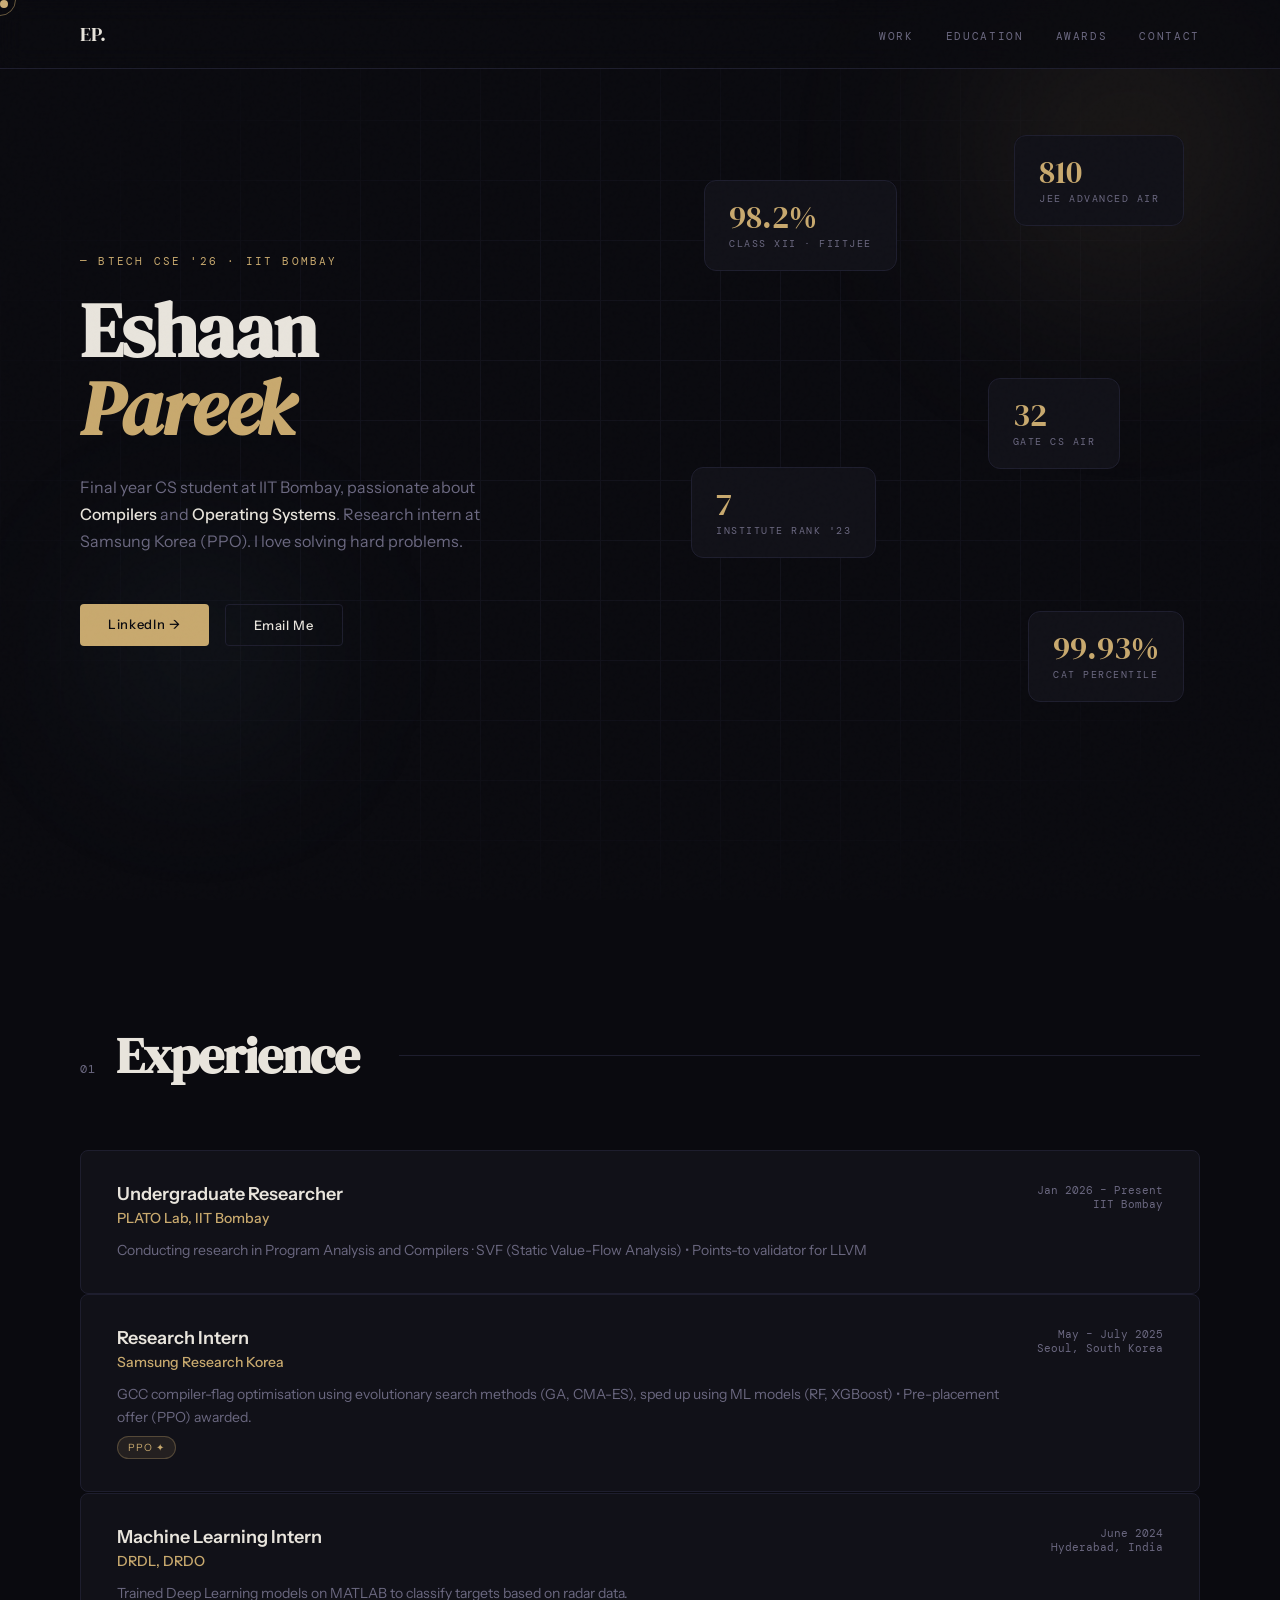
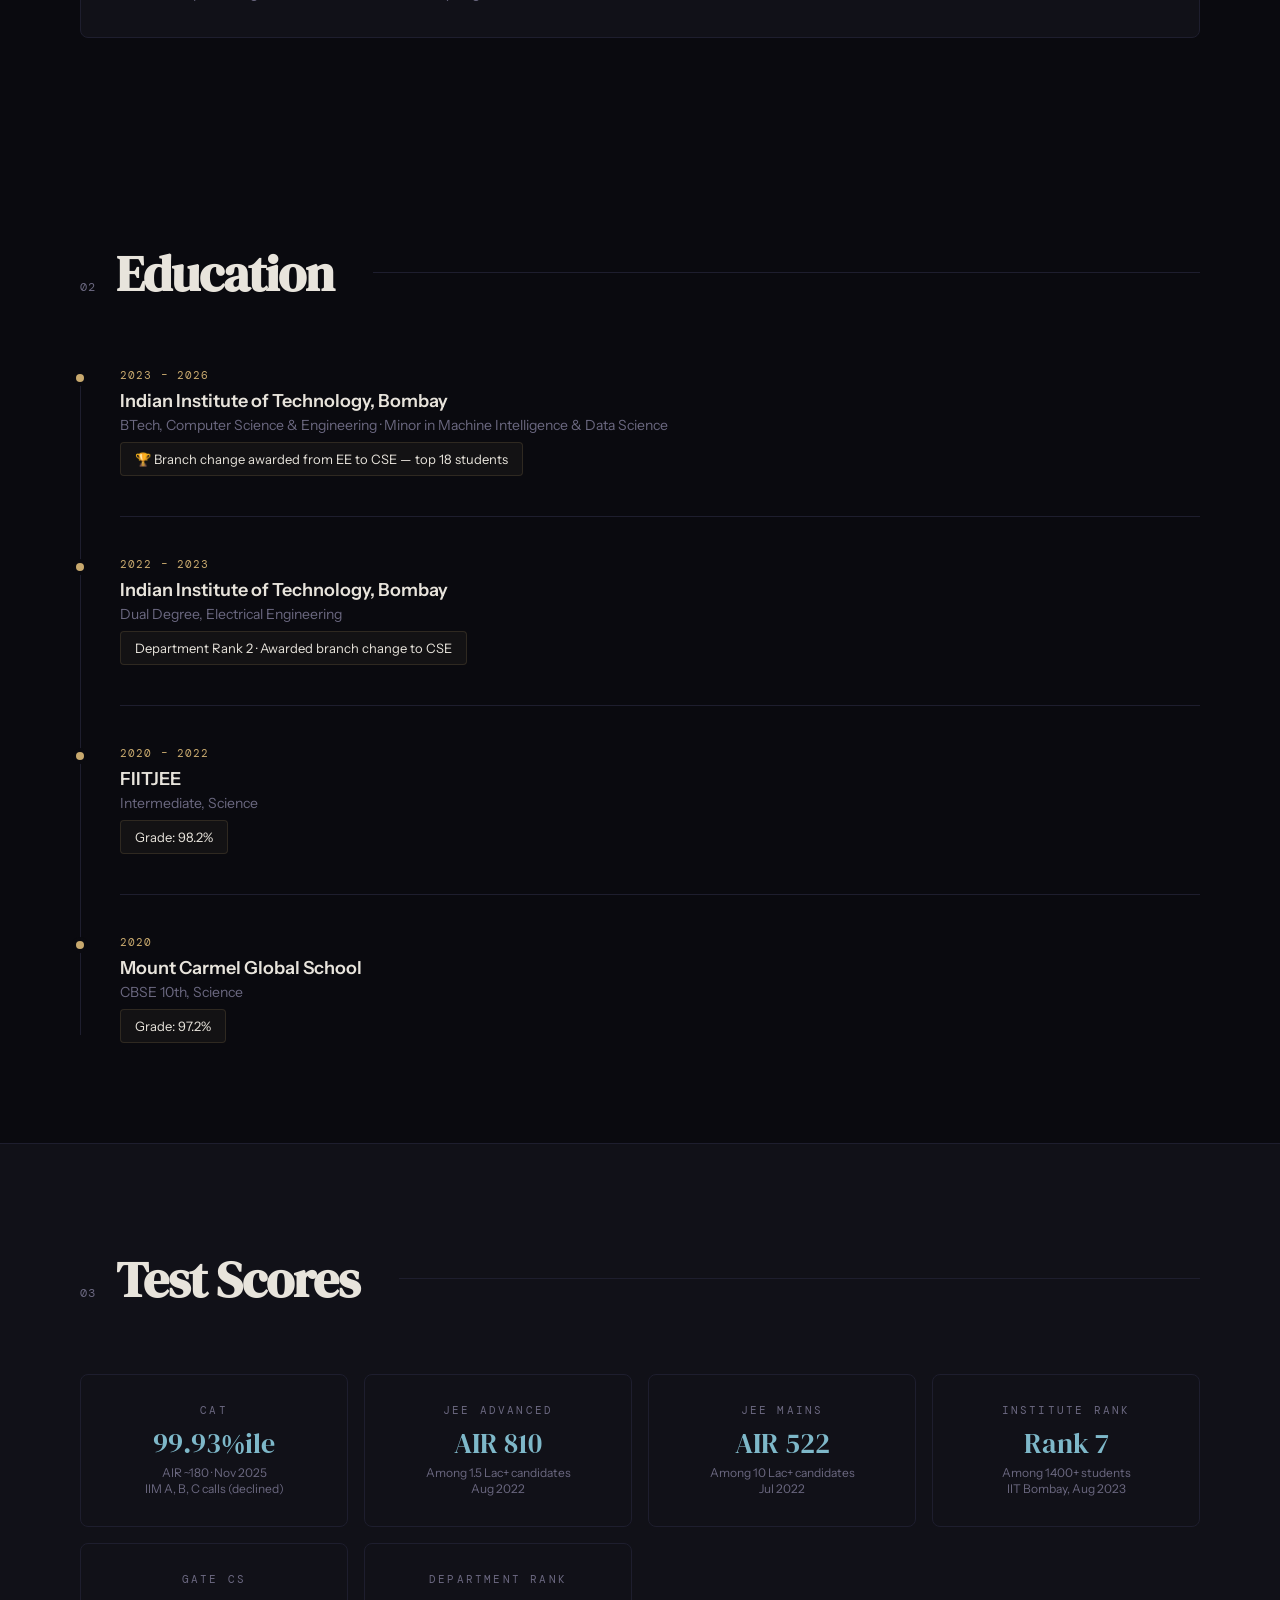
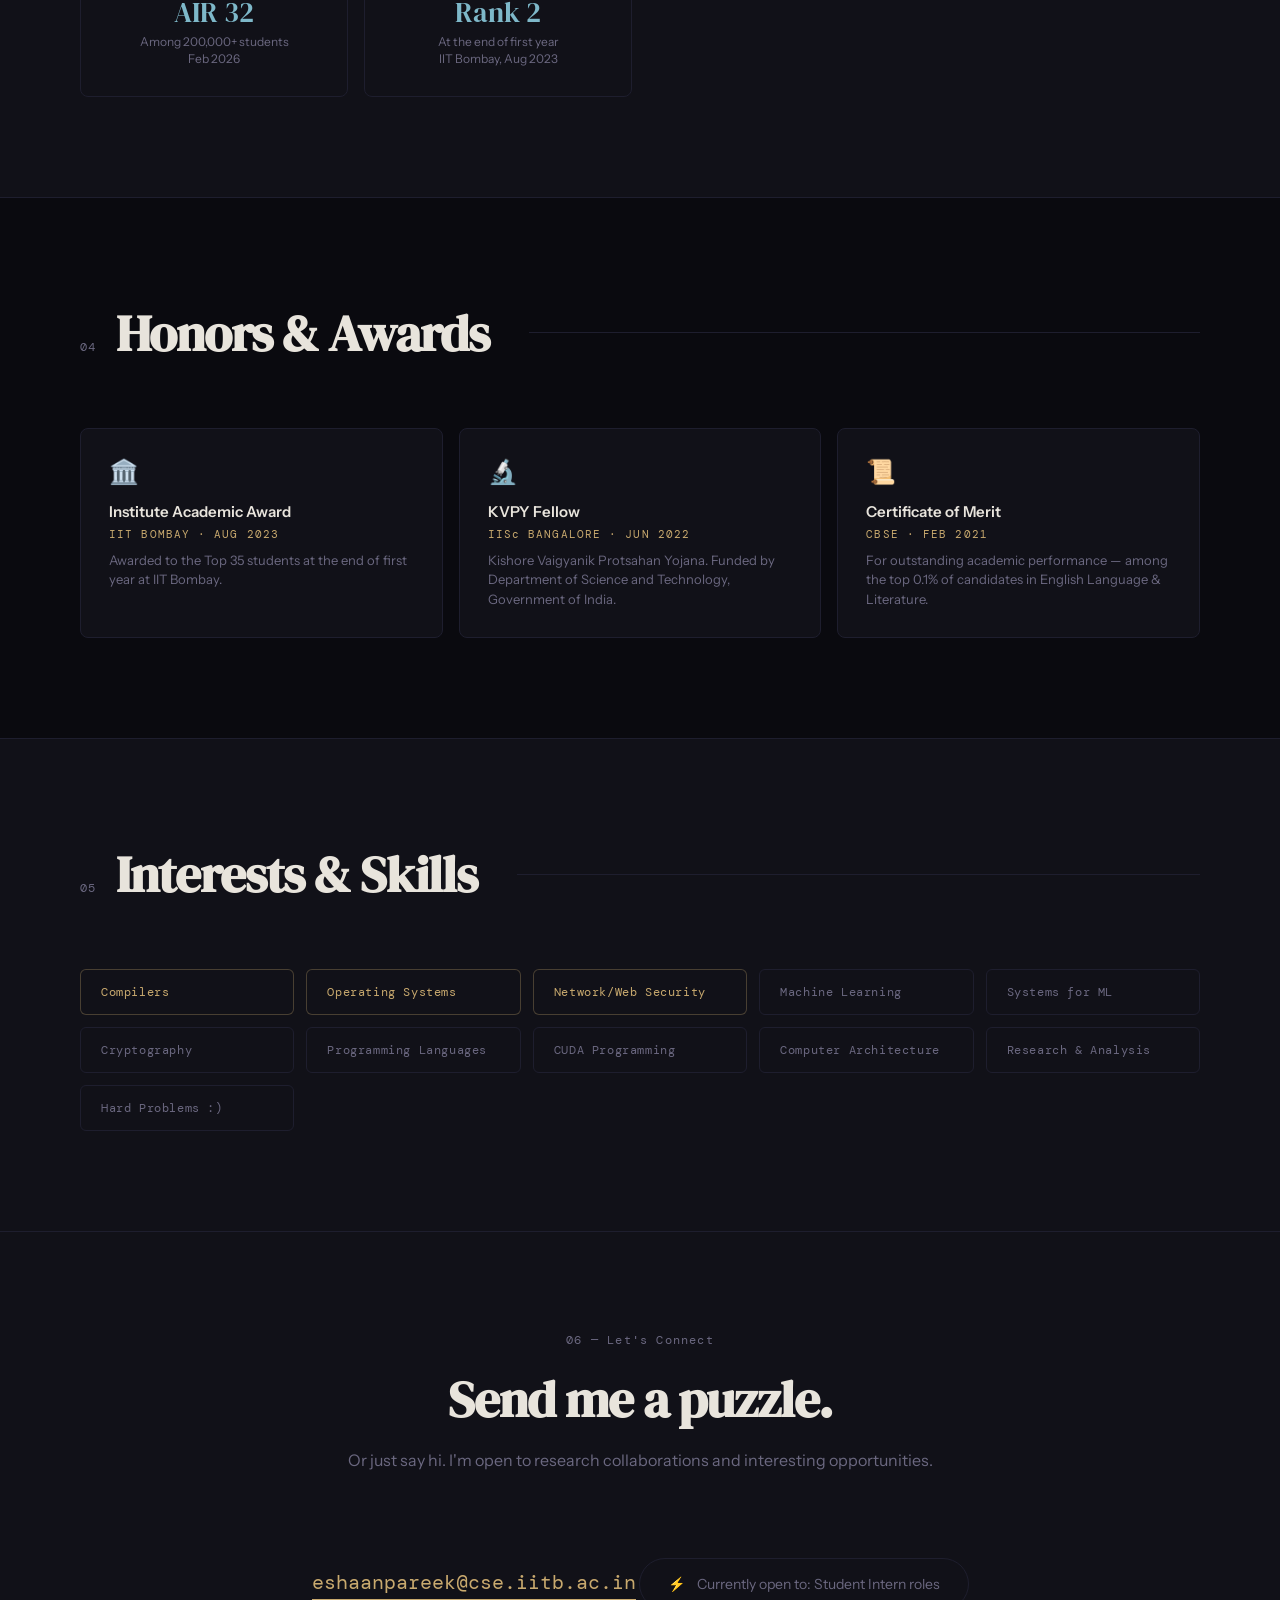
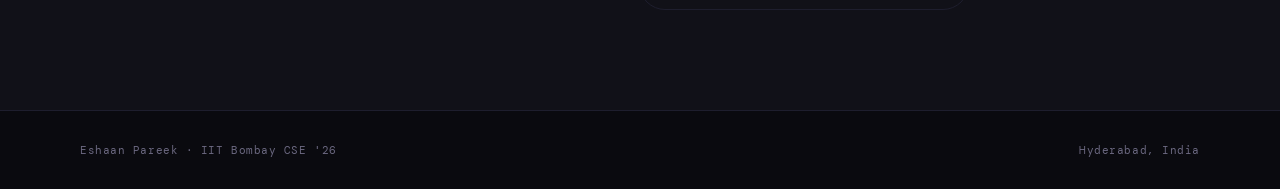
==== index.html @ 9a96850d "Done" ====
<!DOCTYPE html>
<html lang="en">
<head>
<meta charset="UTF-8">
<meta name="viewport" content="width=device-width, initial-scale=1.0">
<title>Eshaan Pareek</title>
<link href="https://fonts.googleapis.com/css2?family=DM+Serif+Display:ital@0;1&family=DM+Mono:wght@300;400;500&family=Instrument+Sans:wght@400;500;600&display=swap" rel="stylesheet">
<style>
  :root {
    --bg: #0a0a0f;
    --surface: #111118;
    --border: #1e1e2e;
    --accent: #c8a96e;
    --accent2: #7eb8c9;
    --text: #e8e4dc;
    --muted: #6b6880;
    --glow: rgba(200, 169, 110, 0.15);
  }

  * { margin: 0; padding: 0; box-sizing: border-box; }

  html { scroll-behavior: smooth; }

  body {
    background: var(--bg);
    color: var(--text);
    font-family: 'Instrument Sans', sans-serif;
    overflow-x: hidden;
    cursor: none;
  }

  /* Custom cursor */
  .cursor {
    width: 8px; height: 8px;
    background: var(--accent);
    border-radius: 50%;
    position: fixed;
    pointer-events: none;
    z-index: 9999;
    transition: transform 0.1s;
    mix-blend-mode: screen;
  }
  .cursor-ring {
    width: 32px; height: 32px;
    border: 1px solid var(--accent);
    border-radius: 50%;
    position: fixed;
    pointer-events: none;
    z-index: 9998;
    transition: all 0.15s ease;
    opacity: 0.5;
  }

  /* Noise overlay */
  body::before {
    content: '';
    position: fixed;
    inset: 0;
    background-image: url("data:image/svg+xml,%3Csvg viewBox='0 0 256 256' xmlns='http://www.w3.org/2000/svg'%3E%3Cfilter id='noise'%3E%3CfeTurbulence type='fractalNoise' baseFrequency='0.9' numOctaves='4' stitchTiles='stitch'/%3E%3C/filter%3E%3Crect width='100%25' height='100%25' filter='url(%23noise)' opacity='0.04'/%3E%3C/svg%3E");
    pointer-events: none;
    z-index: 1000;
    opacity: 0.4;
  }

  /* Hero */
  .hero {
    min-height: 100vh;
    display: grid;
    grid-template-columns: 1fr 1fr;
    position: relative;
    overflow: hidden;
  }

  .hero-left {
    display: flex;
    flex-direction: column;
    justify-content: center;
    padding: 80px 60px 80px 80px;
    position: relative;
    z-index: 2;
  }

  .hero-right {
    position: relative;
    display: flex;
    align-items: center;
    justify-content: center;
  }

  /* Decorative grid */
  .grid-bg {
    position: absolute;
    inset: 0;
    background-image: 
      linear-gradient(var(--border) 1px, transparent 1px),
      linear-gradient(90deg, var(--border) 1px, transparent 1px);
    background-size: 60px 60px;
    opacity: 0.4;
    mask-image: radial-gradient(ellipse at center, black 30%, transparent 80%);
  }

  .orb {
    position: absolute;
    border-radius: 50%;
    filter: blur(80px);
    pointer-events: none;
  }
  .orb-1 {
    width: 500px; height: 500px;
    background: radial-gradient(circle, rgba(200,169,110,0.12) 0%, transparent 70%);
    top: -100px; right: -100px;
  }
  .orb-2 {
    width: 300px; height: 300px;
    background: radial-gradient(circle, rgba(126,184,201,0.1) 0%, transparent 70%);
    bottom: 100px; left: 50px;
  }

  .tag {
    font-family: 'DM Mono', monospace;
    font-size: 11px;
    letter-spacing: 0.2em;
    color: var(--accent);
    text-transform: uppercase;
    margin-bottom: 24px;
    opacity: 0;
    animation: fadeUp 0.8s ease forwards 0.2s;
  }

  h1 {
    font-family: 'DM Serif Display', serif;
    font-size: clamp(52px, 6vw, 84px);
    line-height: 1.0;
    letter-spacing: -0.02em;
    margin-bottom: 28px;
    opacity: 0;
    animation: fadeUp 0.8s ease forwards 0.4s;
  }

  h1 em {
    font-style: italic;
    color: var(--accent);
  }

  .hero-desc {
    font-size: 16px;
    line-height: 1.7;
    color: var(--muted);
    max-width: 440px;
    margin-bottom: 48px;
    opacity: 0;
    animation: fadeUp 0.8s ease forwards 0.6s;
  }

  .hero-desc strong {
    color: var(--text);
    font-weight: 500;
  }

  .hero-links {
    display: flex;
    gap: 16px;
    opacity: 0;
    animation: fadeUp 0.8s ease forwards 0.8s;
  }

  .btn {
    padding: 12px 28px;
    border-radius: 4px;
    font-size: 13px;
    font-weight: 500;
    letter-spacing: 0.05em;
    text-decoration: none;
    transition: all 0.2s;
    cursor: none;
  }
  .btn-primary {
    background: var(--accent);
    color: #0a0a0f;
  }
  .btn-primary:hover { background: #d4b87a; transform: translateY(-1px); }
  .btn-ghost {
    border: 1px solid var(--border);
    color: var(--text);
  }
  .btn-ghost:hover { border-color: var(--accent); color: var(--accent); }

  /* Floating stats */
  .stat-card {
    background: var(--surface);
    border: 1px solid var(--border);
    border-radius: 12px;
    padding: 20px 24px;
    position: absolute;
    opacity: 0;
    animation: floatIn 0.8s ease forwards;
    backdrop-filter: blur(10px);
  }

  .stat-card:nth-child(1) { top: 15%; right: 15%; animation-delay: 1s; }
  .stat-card:nth-child(2) { top: 42%; right: 25%; animation-delay: 1.2s; }
  .stat-card:nth-child(3) { bottom: 22%; right: 15%; animation-delay: 1.4s; }
  .stat-card:nth-child(4) { bottom: 38%; left: 8%; animation-delay: 1.1s; }
  .stat-card:nth-child(5) { top: 20%; left: 10%; animation-delay: 1.6s; }

  .stat-num {
    font-family: 'DM Serif Display', serif;
    font-size: 32px;
    color: var(--accent);
    line-height: 1;
  }
  .stat-label {
    font-family: 'DM Mono', monospace;
    font-size: 10px;
    color: var(--muted);
    letter-spacing: 0.15em;
    text-transform: uppercase;
    margin-top: 4px;
  }

  /* Sections */
  section {
    padding: 100px 80px;
    position: relative;
  }

  .section-header {
    display: flex;
    align-items: baseline;
    gap: 20px;
    margin-bottom: 60px;
  }

  .section-num {
    font-family: 'DM Mono', monospace;
    font-size: 12px;
    color: var(--muted);
    letter-spacing: 0.1em;
  }

  h2 {
    font-family: 'DM Serif Display', serif;
    font-size: clamp(32px, 4vw, 52px);
    letter-spacing: -0.02em;
  }

  .divider {
    flex: 1;
    height: 1px;
    background: var(--border);
    margin-left: 20px;
    align-self: center;
  }

  /* Experience */
  .exp-list { display: flex; flex-direction: column; gap: 1px; }

  .exp-item {
    background: var(--surface);
    border: 1px solid var(--border);
    border-radius: 8px;
    padding: 32px 36px;
    display: grid;
    grid-template-columns: 1fr auto;
    gap: 16px;
    transition: all 0.25s;
    position: relative;
    overflow: hidden;
  }

  .exp-item::before {
    content: '';
    position: absolute;
    left: 0; top: 0; bottom: 0;
    width: 3px;
    background: var(--accent);
    transform: scaleY(0);
    transition: transform 0.25s;
    transform-origin: bottom;
  }
  .exp-item:hover::before { transform: scaleY(1); }
  .exp-item:hover { border-color: rgba(200,169,110,0.3); transform: translateX(4px); }

  .exp-role {
    font-size: 18px;
    font-weight: 600;
    margin-bottom: 4px;
  }
  .exp-org {
    font-size: 14px;
    color: var(--accent);
    margin-bottom: 12px;
    font-weight: 500;
  }
  .exp-desc {
    font-size: 14px;
    color: var(--muted);
    line-height: 1.6;
  }
  .exp-meta {
    text-align: right;
    font-family: 'DM Mono', monospace;
    font-size: 11px;
    color: var(--muted);
    white-space: nowrap;
  }
  .exp-badge {
    display: inline-block;
    padding: 4px 10px;
    background: rgba(200,169,110,0.1);
    border: 1px solid rgba(200,169,110,0.3);
    border-radius: 20px;
    font-size: 10px;
    color: var(--accent);
    letter-spacing: 0.1em;
    margin-top: 8px;
  }

  /* Skills */
  .skills-grid {
    display: grid;
    grid-template-columns: repeat(auto-fill, minmax(200px, 1fr));
    gap: 12px;
  }

  .skill-chip {
    background: var(--surface);
    border: 1px solid var(--border);
    border-radius: 6px;
    padding: 14px 20px;
    font-family: 'DM Mono', monospace;
    font-size: 12px;
    color: var(--muted);
    transition: all 0.2s;
    letter-spacing: 0.05em;
  }
  .skill-chip:hover {
    border-color: var(--accent2);
    color: var(--accent2);
    transform: translateY(-2px);
  }
  .skill-chip.highlight {
    border-color: rgba(200,169,110,0.3);
    color: var(--accent);
  }
  .skill-chip.highlight:hover { border-color: var(--accent); }

  /* Awards */
  .awards-grid {
    display: grid;
    grid-template-columns: repeat(3, 1fr);
    gap: 16px;
  }
  .award-card {
    background: var(--surface);
    border: 1px solid var(--border);
    border-radius: 8px;
    padding: 28px;
    transition: all 0.25s;
    position: relative;
    overflow: hidden;
  }
  .award-card::after {
    content: '';
    position: absolute;
    top: 0; right: 0;
    width: 60px; height: 60px;
    background: var(--glow);
    border-radius: 0 8px 0 100%;
    opacity: 0;
    transition: opacity 0.25s;
  }
  .award-card:hover::after { opacity: 1; }
  .award-card:hover { border-color: rgba(200,169,110,0.3); transform: translateY(-3px); }

  .award-icon {
    font-size: 24px;
    margin-bottom: 16px;
  }
  .award-title {
    font-size: 15px;
    font-weight: 600;
    margin-bottom: 6px;
  }
  .award-issuer {
    font-family: 'DM Mono', monospace;
    font-size: 11px;
    color: var(--accent);
    letter-spacing: 0.1em;
    margin-bottom: 10px;
  }
  .award-desc {
    font-size: 13px;
    color: var(--muted);
    line-height: 1.5;
  }

  /* Scores */
  .scores-grid {
    display: grid;
    grid-template-columns: repeat(4, 1fr);
    gap: 16px;
  }
  .score-card {
    background: var(--surface);
    border: 1px solid var(--border);
    border-radius: 8px;
    padding: 28px 24px;
    text-align: center;
    transition: all 0.25s;
  }
  .score-card:hover {
    border-color: rgba(126,184,201,0.4);
    transform: translateY(-3px);
    box-shadow: 0 20px 40px rgba(0,0,0,0.3);
  }
  .score-exam {
    font-family: 'DM Mono', monospace;
    font-size: 11px;
    letter-spacing: 0.2em;
    color: var(--muted);
    text-transform: uppercase;
    margin-bottom: 12px;
  }
  .score-value {
    font-family: 'DM Serif Display', serif;
    font-size: 28px;
    color: var(--accent2);
    line-height: 1;
    margin-bottom: 8px;
  }
  .score-context {
    font-size: 12px;
    color: var(--muted);
    line-height: 1.4;
  }

  /* Contact */
  .contact-section {
    background: var(--surface);
    border-top: 1px solid var(--border);
    border-bottom: 1px solid var(--border);
    text-align: center;
    padding: 100px 80px;
  }
  .contact-section h2 { margin-bottom: 16px; }
  .contact-sub {
    color: var(--muted);
    font-size: 16px;
    margin-bottom: 40px;
  }
  .email-link {
    font-family: 'DM Mono', monospace;
    font-size: 20px;
    color: var(--accent);
    text-decoration: none;
    border-bottom: 1px solid var(--accent);
    padding-bottom: 4px;
    transition: all 0.2s;
    cursor: none;
  }
  .email-link:hover { color: var(--text); border-color: var(--text); }

  .puzzle {
    margin-top: 48px;
    display: inline-flex;
    align-items: center;
    gap: 12px;
    padding: 16px 28px;
    border: 1px solid var(--border);
    border-radius: 100px;
    font-size: 14px;
    color: var(--muted);
  }
  .puzzle span { color: var(--accent); }

  /* Footer */
  footer {
    padding: 32px 80px;
    display: flex;
    justify-content: space-between;
    align-items: center;
    font-family: 'DM Mono', monospace;
    font-size: 11px;
    color: var(--muted);
    letter-spacing: 0.05em;
  }

  /* Animations */
  @keyframes fadeUp {
    from { opacity: 0; transform: translateY(24px); }
    to { opacity: 1; transform: translateY(0); }
  }
  @keyframes floatIn {
    from { opacity: 0; transform: scale(0.9) translateY(20px); }
    to { opacity: 1; transform: scale(1) translateY(0); }
  }

  .reveal {
    opacity: 0;
    transform: translateY(30px);
    transition: all 0.6s ease;
  }
  .reveal.visible {
    opacity: 1;
    transform: none;
  }

  /* Nav */
  nav {
    position: fixed;
    top: 0; left: 0; right: 0;
    padding: 20px 80px;
    display: flex;
    justify-content: space-between;
    align-items: center;
    z-index: 100;
    background: rgba(10,10,15,0.8);
    backdrop-filter: blur(12px);
    border-bottom: 1px solid var(--border);
  }
  .nav-logo {
    font-family: 'DM Serif Display', serif;
    font-size: 20px;
    color: var(--text);
    text-decoration: none;
    cursor: none;
  }
  .nav-links {
    display: flex;
    gap: 32px;
    list-style: none;
  }
  .nav-links a {
    font-family: 'DM Mono', monospace;
    font-size: 11px;
    letter-spacing: 0.15em;
    color: var(--muted);
    text-decoration: none;
    text-transform: uppercase;
    transition: color 0.2s;
    cursor: none;
  }
  .nav-links a:hover { color: var(--accent); }

  /* Education timeline */
  .edu-timeline {
    position: relative;
    padding-left: 40px;
  }
  .edu-timeline::before {
    content: '';
    position: absolute;
    left: 0; top: 8px; bottom: 8px;
    width: 1px;
    background: var(--border);
  }
  .edu-item {
    position: relative;
    margin-bottom: 40px;
    padding-bottom: 40px;
    border-bottom: 1px solid var(--border);
  }
  .edu-item:last-child { border-bottom: none; margin-bottom: 0; padding-bottom: 0; }
  .edu-item::before {
    content: '';
    position: absolute;
    left: -44px; top: 6px;
    width: 8px; height: 8px;
    background: var(--accent);
    border-radius: 50%;
    box-shadow: 0 0 0 4px var(--bg);
  }
  .edu-year {
    font-family: 'DM Mono', monospace;
    font-size: 11px;
    color: var(--accent);
    letter-spacing: 0.1em;
    margin-bottom: 8px;
  }
  .edu-school { font-size: 18px; font-weight: 600; margin-bottom: 4px; }
  .edu-degree { font-size: 14px; color: var(--muted); margin-bottom: 8px; }
  .edu-note {
    font-size: 13px;
    color: var(--text);
    background: rgba(200,169,110,0.05);
    border: 1px solid rgba(200,169,110,0.15);
    border-radius: 4px;
    padding: 8px 14px;
    display: inline-block;
  }

  @media (max-width: 768px) {
    .hero { grid-template-columns: 1fr; }
    .hero-right { display: none; }
    section { padding: 60px 24px; }
    nav { padding: 16px 24px; }
    footer { padding: 24px; flex-direction: column; gap: 8px; }
    .awards-grid { grid-template-columns: 1fr; }
    .scores-grid { grid-template-columns: repeat(2, 1fr); }
  }
</style>
</head>
<body>

<div class="cursor" id="cursor"></div>
<div class="cursor-ring" id="cursorRing"></div>

<nav>
  <a href="#" class="nav-logo">EP.</a>
  <ul class="nav-links">
    <li><a href="#experience">Work</a></li>
    <li><a href="#education">Education</a></li>
    <li><a href="#awards">Awards</a></li>
    <li><a href="#contact">Contact</a></li>
  </ul>
</nav>

<!-- Hero -->
<section class="hero" style="padding: 0;">
  <div class="grid-bg"></div>
  <div class="orb orb-1"></div>
  <div class="orb orb-2"></div>

  <div class="hero-left">
    <div class="tag">— BTech CSE '26 · IIT Bombay</div>
    <h1>Eshaan<br><em>Pareek</em></h1>
    <p class="hero-desc">
      Final year CS student at IIT Bombay, passionate about <strong>Compilers</strong> and <strong>Operating Systems</strong>. Research intern at Samsung Korea (PPO). I love solving hard problems.
    </p>
    <div class="hero-links">
      <a href="https://www.linkedin.com/in/eshaanp/" target="_blank" class="btn btn-primary">LinkedIn →</a>
      <a href="mailto:eshaanpareek@cse.iitb.ac.in" class="btn btn-ghost">Email Me</a>
    </div>
  </div>

  <div class="hero-right">
    <div class="stat-card">
      <div class="stat-num">810</div>
      <div class="stat-label">JEE Advanced AIR</div>
    </div>
    <div class="stat-card">
      <div class="stat-num">32</div>
      <div class="stat-label">GATE CS AIR</div>
    </div>
    <div class="stat-card">
      <div class="stat-num">99.93%</div>
      <div class="stat-label">CAT Percentile</div>
    </div>
    <div class="stat-card">
      <div class="stat-num">7</div>
      <div class="stat-label">Institute Rank '23</div>
    </div>
    <div class="stat-card">
      <div class="stat-num">98.2%</div>
      <div class="stat-label">Class XII · FIITJEE</div>
    </div>
  </div>
</section>

<!-- Experience -->
<section id="experience" style="padding-top: 120px;">
  <div class="section-header reveal">
    <span class="section-num">01</span>
    <h2>Experience</h2>
    <div class="divider"></div>
  </div>

  <div class="exp-item reveal">
      <div>
        <div class="exp-role">Undergraduate Researcher</div>
        <div class="exp-org">PLATO Lab, IIT Bombay</div>
        <div class="exp-desc">Conducting research in Program Analysis and Compilers · SVF (Static Value-Flow Analysis) • Points-to validator for LLVM</div>
      </div>
      <div class="exp-meta">
        Jan 2026 – Present<br>
        IIT Bombay
      </div>
    </div>

  <div class="exp-list">
    <div class="exp-item reveal">
      <div>
        <div class="exp-role">Research Intern</div>
        <div class="exp-org">Samsung Research Korea</div>
        <div class="exp-desc">GCC compiler-flag optimisation using evolutionary search methods (GA, CMA-ES), sped up using ML models (RF, XGBoost) • Pre-placement offer (PPO) awarded.</div>
        <span class="exp-badge">PPO ✦</span>
      </div>
      <div class="exp-meta">
        May – July 2025<br>
        Seoul, South Korea
      </div>
    </div>

  <div class="exp-list">
    <div class="exp-item reveal">
      <div>
        <div class="exp-role">Machine Learning Intern</div>
        <div class="exp-org">DRDL, DRDO</div>
        <div class="exp-desc">Trained Deep Learning models on MATLAB to classify targets based on radar data.</div>
      </div>
      <div class="exp-meta">
        June 2024<br>
        Hyderabad, India
      </div>
    </div>

  </div>
</section>

<!-- Education -->
<section id="education">
  <div class="section-header reveal">
    <span class="section-num">02</span>
    <h2>Education</h2>
    <div class="divider"></div>
  </div>

  <div class="edu-timeline">
    <div class="edu-item reveal">
      <div class="edu-year">2023 – 2026</div>
      <div class="edu-school">Indian Institute of Technology, Bombay</div>
      <div class="edu-degree">BTech, Computer Science & Engineering · Minor in Machine Intelligence & Data Science</div>
      <div class="edu-note">🏆 Branch change awarded from EE to CSE — top 18 students</div>
    </div>

    <div class="edu-item reveal">
      <div class="edu-year">2022 – 2023</div>
      <div class="edu-school">Indian Institute of Technology, Bombay</div>
      <div class="edu-degree">Dual Degree, Electrical Engineering</div>
      <div class="edu-note">Department Rank 2 · Awarded branch change to CSE</div>
    </div>

    <div class="edu-item reveal">
      <div class="edu-year">2020 – 2022</div>
      <div class="edu-school">FIITJEE</div>
      <div class="edu-degree">Intermediate, Science</div>
      <div class="edu-note">Grade: 98.2%</div>
    </div>

    <div class="edu-item reveal">
      <div class="edu-year">2020</div>
      <div class="edu-school">Mount Carmel Global School</div>
      <div class="edu-degree">CBSE 10th, Science</div>
      <div class="edu-note">Grade: 97.2%</div>
    </div>
  </div>
</section>

<!-- Test Scores -->
<section style="background: var(--surface); border-top: 1px solid var(--border); border-bottom: 1px solid var(--border);">
  <div class="section-header reveal">
    <span class="section-num">03</span>
    <h2>Test Scores</h2>
    <div class="divider"></div>
  </div>

  <div class="scores-grid">
    <div class="score-card reveal">
      <div class="score-exam">CAT</div>
      <div class="score-value">99.93%ile</div>
      <div class="score-context">AIR ~180 · Nov 2025<br>IIM A, B, C calls (declined)</div>
    </div>
    <div class="score-card reveal">
      <div class="score-exam">JEE Advanced</div>
      <div class="score-value">AIR 810</div>
      <div class="score-context">Among 1.5 Lac+ candidates<br>Aug 2022</div>
    </div>
    <div class="score-card reveal">
      <div class="score-exam">JEE Mains</div>
      <div class="score-value">AIR 522</div>
      <div class="score-context">Among 10 Lac+ candidates<br>Jul 2022</div>
    </div>
    <div class="score-card reveal">
      <div class="score-exam">Institute Rank</div>
      <div class="score-value">Rank 7</div>
      <div class="score-context">Among 1400+ students<br>IIT Bombay, Aug 2023</div>
    </div>
    <div class="score-card reveal">
      <div class="score-exam">GATE CS</div>
      <div class="score-value">AIR 32</div>
      <div class="score-context">Among 200,000+ students<br>Feb 2026</div>
    </div>
    <div class="score-card reveal">
      <div class="score-exam">Department Rank</div>
      <div class="score-value">Rank 2</div>
      <div class="score-context">At the end of first year<br>IIT Bombay, Aug 2023</div>
    </div>
  </div>
</section>

<!-- Awards -->
<section id="awards">
  <div class="section-header reveal">
    <span class="section-num">04</span>
    <h2>Honors & Awards</h2>
    <div class="divider"></div>
  </div>

  <div class="awards-grid">
    <div class="award-card reveal">
      <div class="award-icon">🏛️</div>
      <div class="award-title">Institute Academic Award</div>
      <div class="award-issuer">IIT BOMBAY · AUG 2023</div>
      <div class="award-desc">Awarded to the Top 35 students at the end of first year at IIT Bombay.</div>
    </div>

    <div class="award-card reveal">
      <div class="award-icon">🔬</div>
      <div class="award-title">KVPY Fellow</div>
      <div class="award-issuer">IISc BANGALORE · JUN 2022</div>
      <div class="award-desc">Kishore Vaigyanik Protsahan Yojana. Funded by Department of Science and Technology, Government of India.</div>
    </div>

    <div class="award-card reveal">
      <div class="award-icon">📜</div>
      <div class="award-title">Certificate of Merit</div>
      <div class="award-issuer">CBSE · FEB 2021</div>
      <div class="award-desc">For outstanding academic performance — among the top 0.1% of candidates in English Language & Literature.</div>
    </div>
  </div>
</section>

<!-- Skills -->
<section style="background: var(--surface); border-top: 1px solid var(--border);">
  <div class="section-header reveal">
    <span class="section-num">05</span>
    <h2>Interests & Skills</h2>
    <div class="divider"></div>
  </div>

  <div class="skills-grid">
    <div class="skill-chip highlight reveal">Compilers</div>
    <div class="skill-chip highlight reveal">Operating Systems</div>
    <div class="skill-chip highlight reveal">Network/Web Security</div>
    <div class="skill-chip reveal">Machine Learning</div>
    <div class="skill-chip reveal">Systems for ML</div>
    <div class="skill-chip reveal">Cryptography</div>
    <div class="skill-chip reveal">Programming Languages</div>
    <div class="skill-chip reveal">CUDA Programming</div>
    <div class="skill-chip reveal">Computer Architecture</div>
    <div class="skill-chip reveal">Research & Analysis</div>
    <div class="skill-chip reveal">Hard Problems :)</div>
  </div>
</section>

<!-- Contact -->
<div class="contact-section" id="contact">
  <div class="section-num reveal" style="margin-bottom: 16px;">06 — Let's Connect</div>
  <h2 class="reveal" style="margin-bottom: 16px;">Send me a puzzle.</h2>
  <p class="contact-sub reveal">Or just say hi. I'm open to research collaborations and interesting opportunities.</p>
  <a href="mailto:eshaanpareek@cse.iitb.ac.in" class="email-link reveal">eshaanpareek@cse.iitb.ac.in</a>

  <div class="puzzle reveal">
    <span>⚡</span> Currently open to: Student Intern roles
  </div>
</div>

<footer>
  <span>Eshaan Pareek · IIT Bombay CSE '26</span>
  <span>Hyderabad, India</span>
</footer>

<script>
  // Custom cursor
  const cursor = document.getElementById('cursor');
  const ring = document.getElementById('cursorRing');
  let mx = 0, my = 0, rx = 0, ry = 0;

  document.addEventListener('mousemove', e => {
    mx = e.clientX; my = e.clientY;
    cursor.style.left = mx - 4 + 'px';
    cursor.style.top = my - 4 + 'px';
  });

  function animateRing() {
    rx += (mx - rx) * 0.12;
    ry += (my - ry) * 0.12;
    ring.style.left = rx - 16 + 'px';
    ring.style.top = ry - 16 + 'px';
    requestAnimationFrame(animateRing);
  }
  animateRing();

  // Scroll reveal
  const observer = new IntersectionObserver(entries => {
    entries.forEach((entry, i) => {
      if (entry.isIntersecting) {
        setTimeout(() => entry.target.classList.add('visible'), 80 * (entry.target.dataset.delay || 0));
        entry.target.classList.add('visible');
      }
    });
  }, { threshold: 0.1 });

  document.querySelectorAll('.reveal').forEach((el, i) => {
    observer.observe(el);
  });
</script>
</body>
</html>
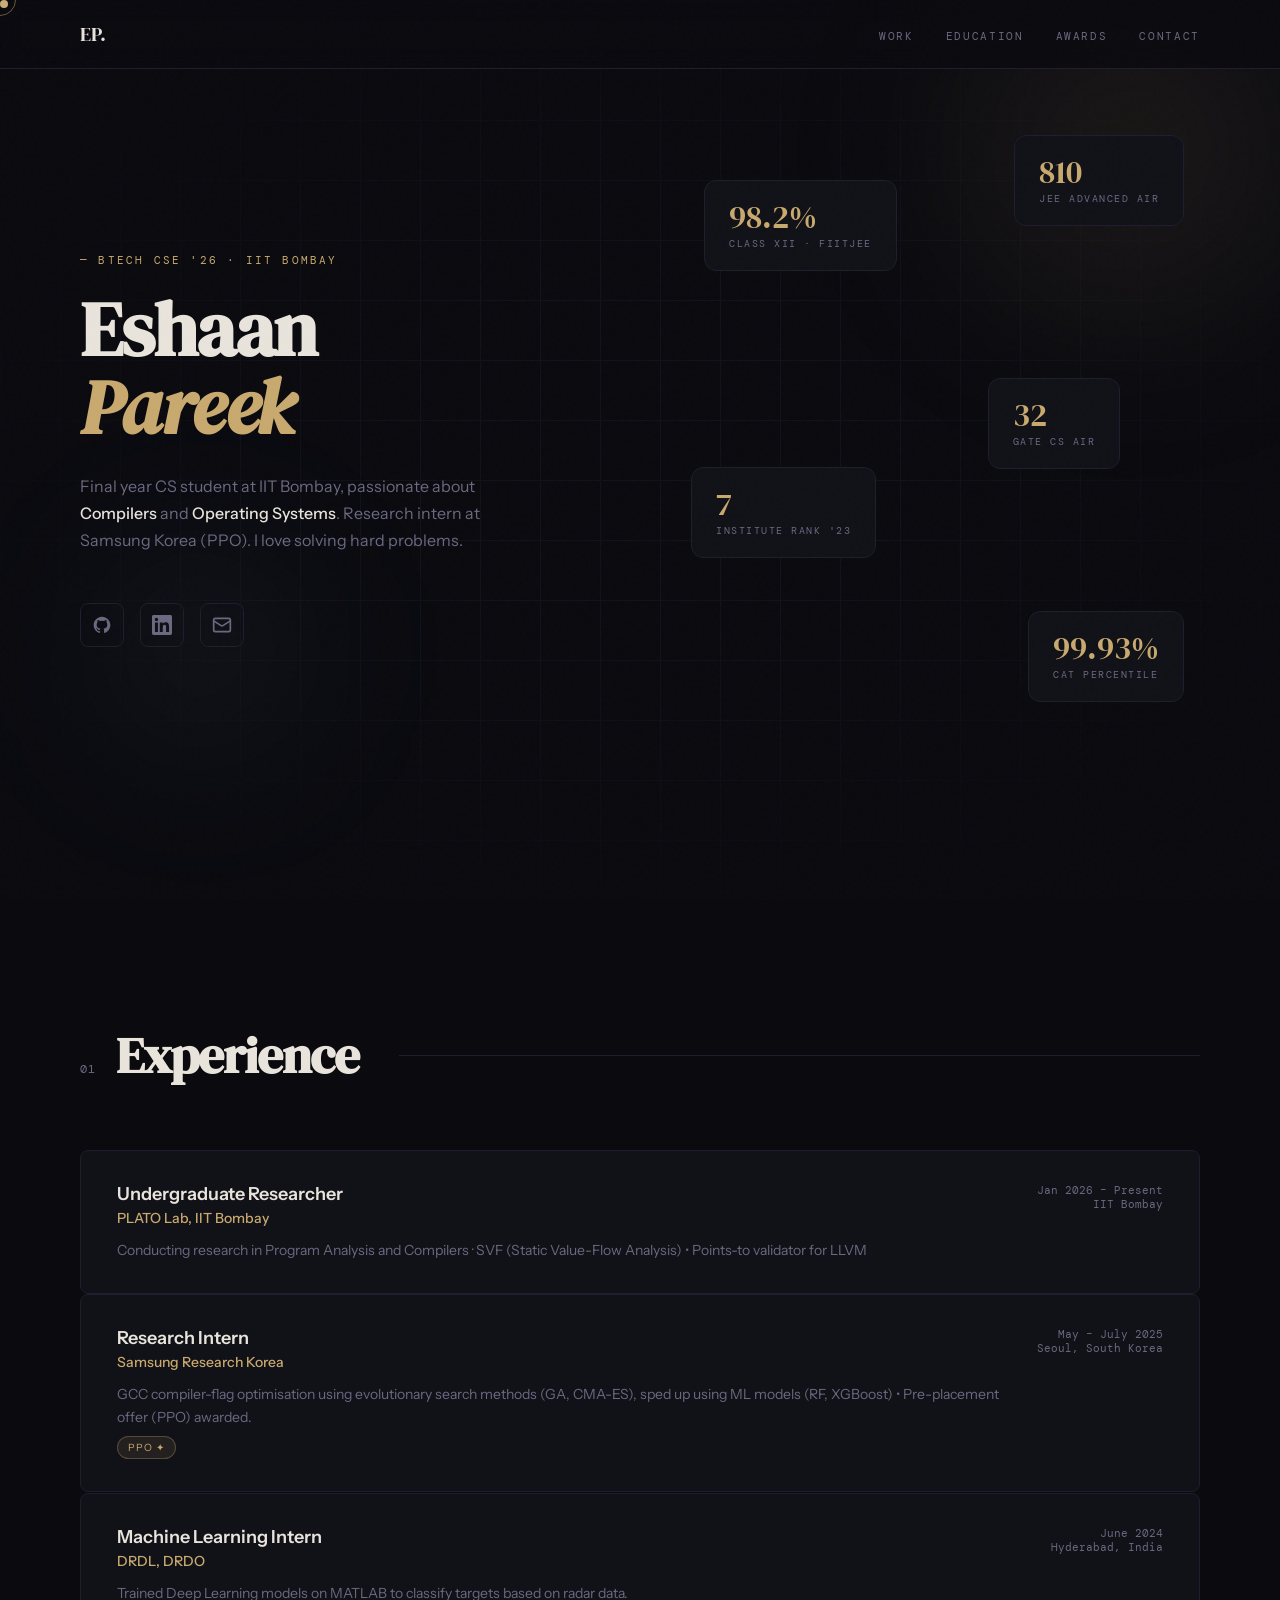
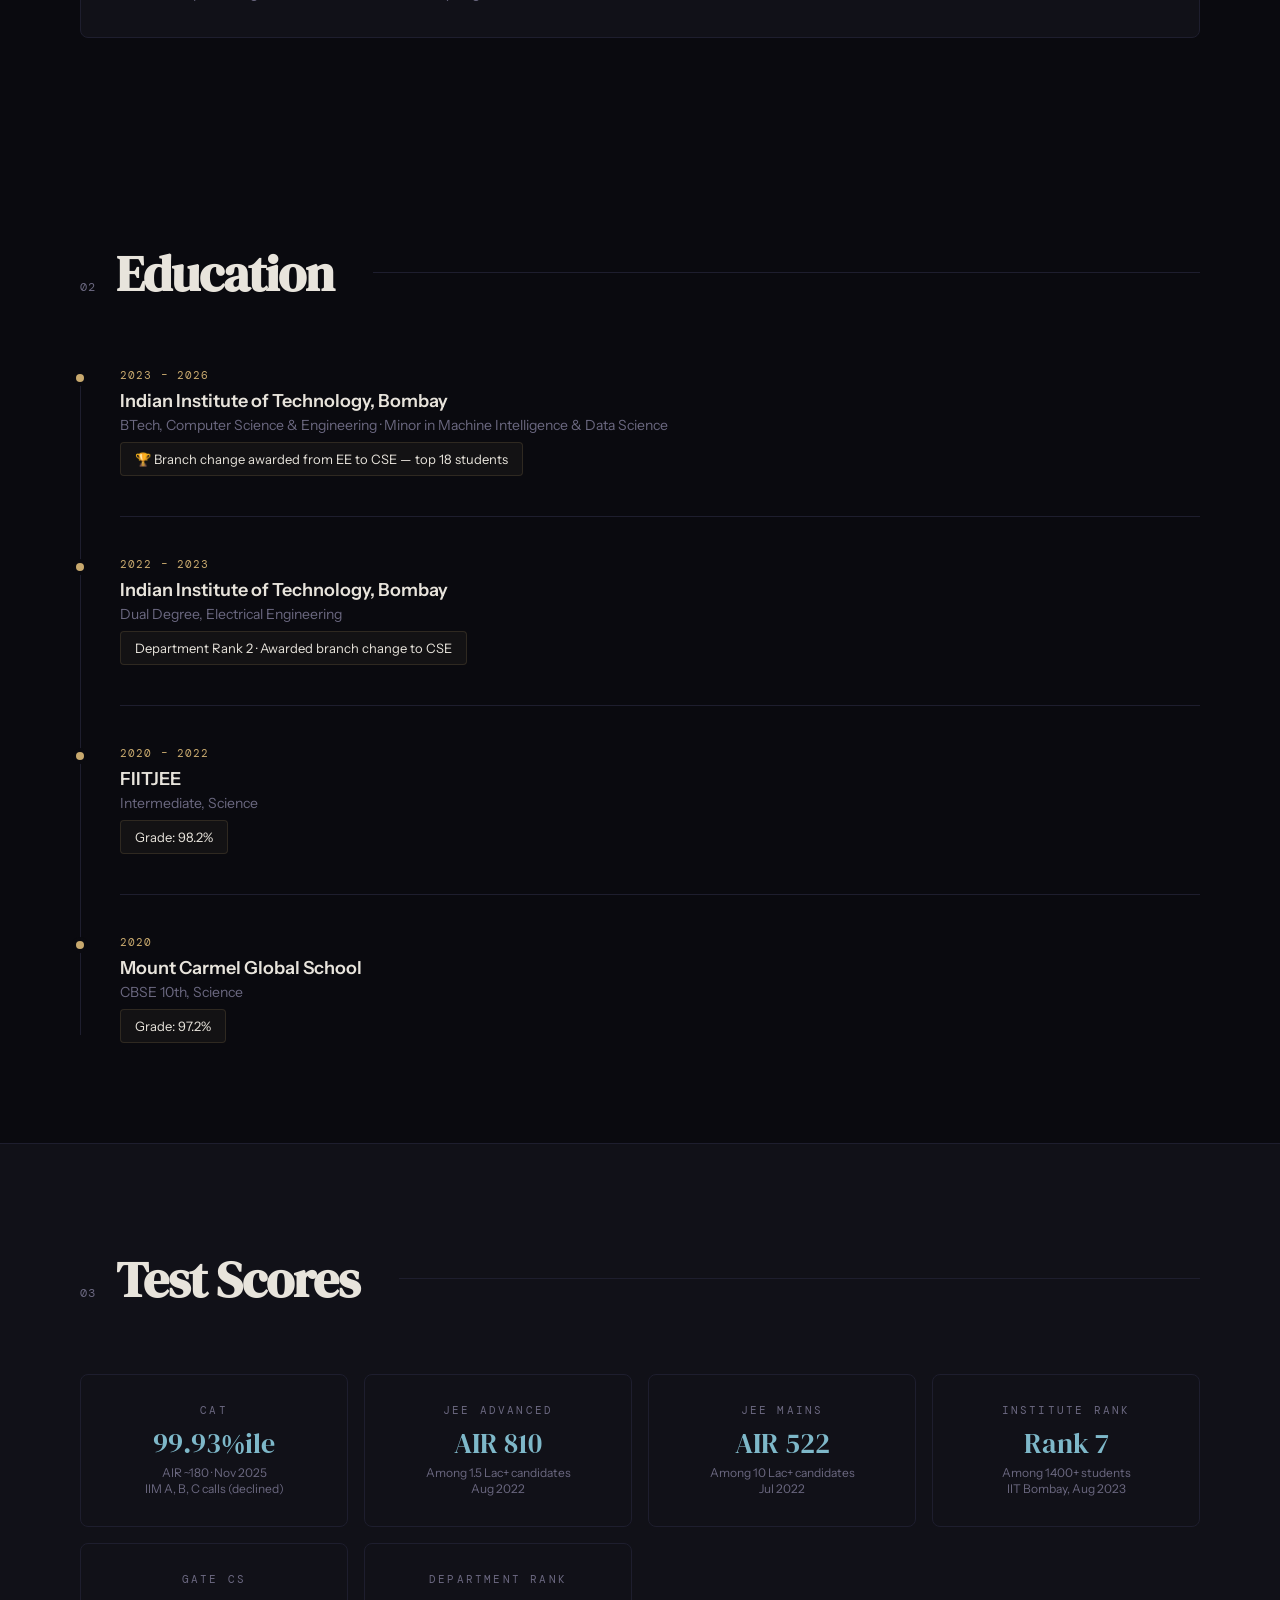
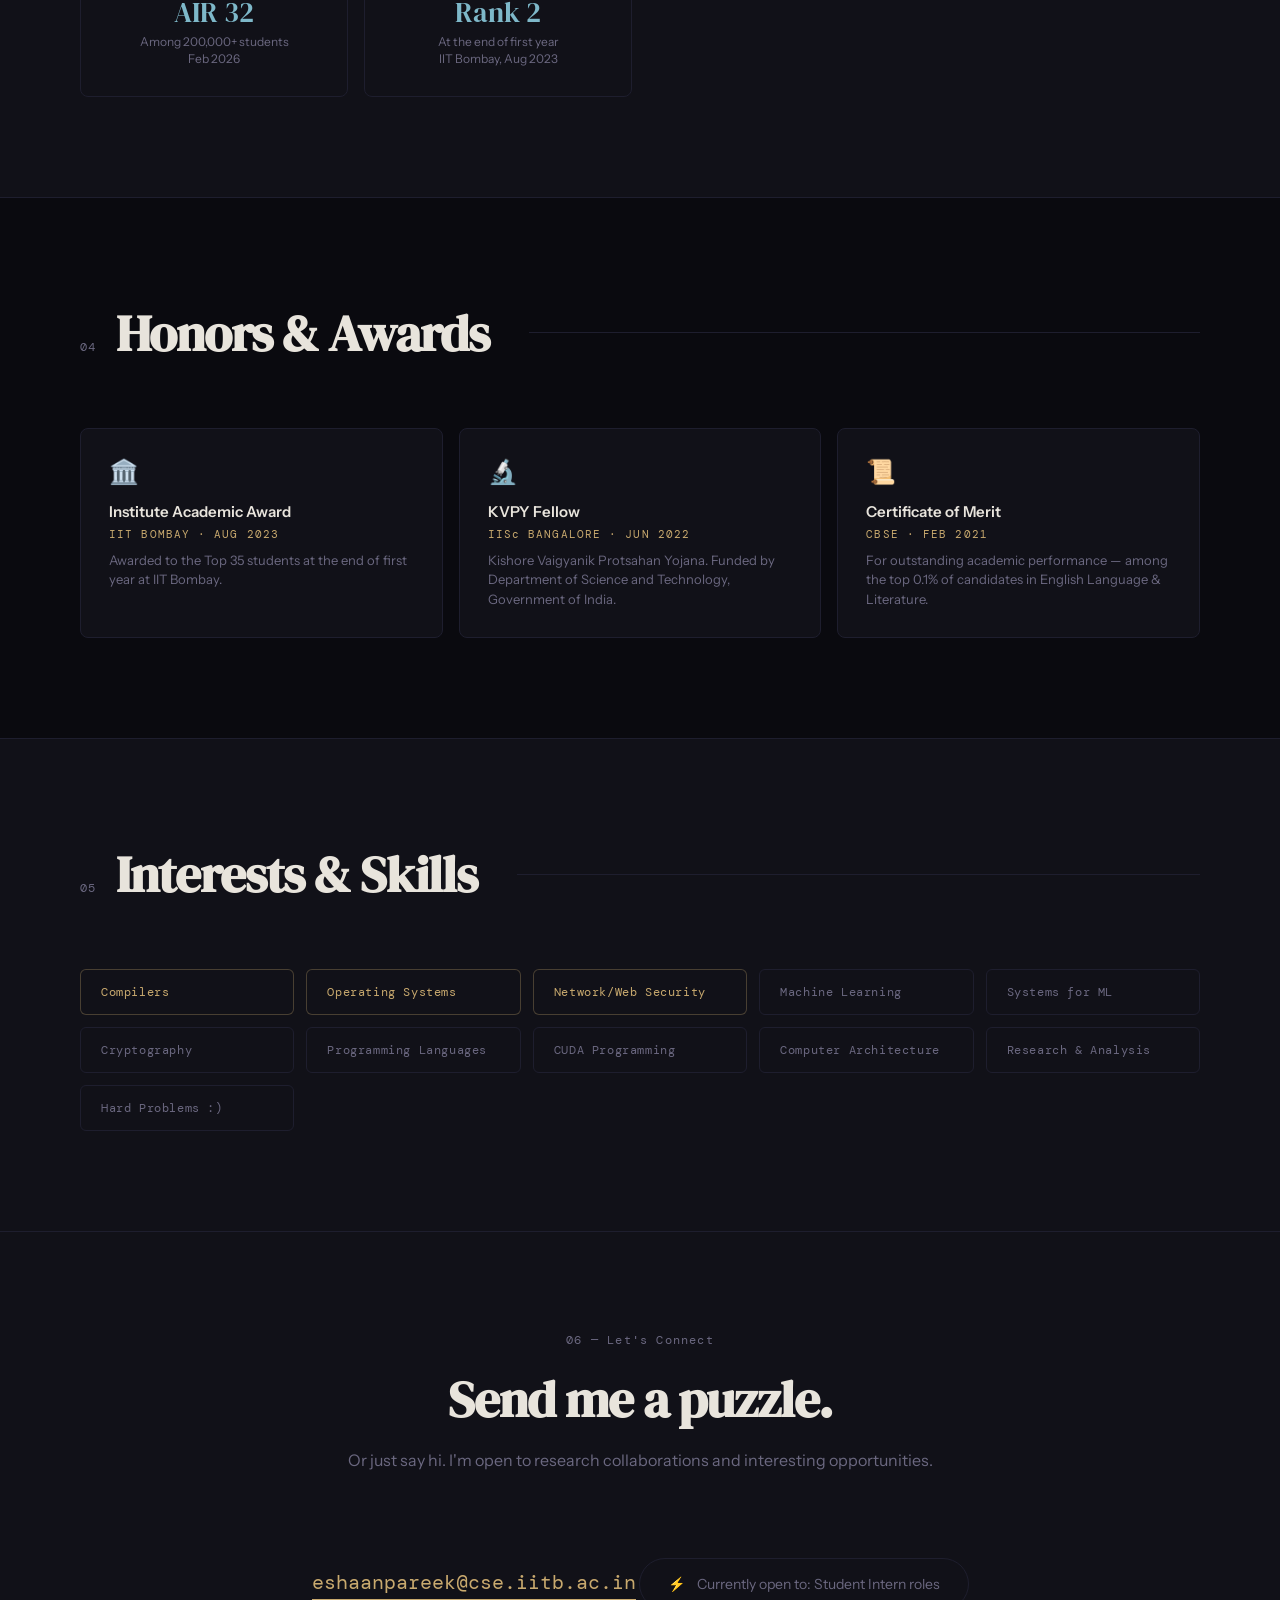
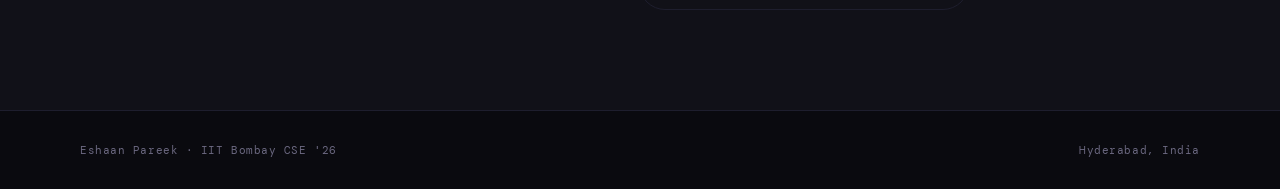
==== commit 837f04f0: "Added social media icons" ====
--- a/index.html
+++ b/index.html
@@ -185,6 +185,23 @@
   }
   .btn-ghost:hover { border-color: var(--accent); color: var(--accent); }
 
+  .icon-btn {
+    width: 44px; height: 44px;
+    display: flex; align-items: center; justify-content: center;
+    border: 1px solid var(--border);
+    border-radius: 8px;
+    color: var(--muted);
+    text-decoration: none;
+    transition: all 0.2s;
+    cursor: none;
+  }
+  .icon-btn:hover {
+    border-color: var(--accent);
+    color: var(--accent);
+    transform: translateY(-2px);
+    box-shadow: 0 8px 24px rgba(200,169,110,0.15);
+  }
+
   /* Floating stats */
   .stat-card {
     background: var(--surface);
@@ -629,8 +646,15 @@
       Final year CS student at IIT Bombay, passionate about <strong>Compilers</strong> and <strong>Operating Systems</strong>. Research intern at Samsung Korea (PPO). I love solving hard problems.
     </p>
     <div class="hero-links">
-      <a href="https://www.linkedin.com/in/eshaanp/" target="_blank" class="btn btn-primary">LinkedIn →</a>
-      <a href="mailto:eshaanpareek@cse.iitb.ac.in" class="btn btn-ghost">Email Me</a>
+      <a href="https://github.com/theeshaan" target="_blank" class="icon-btn" title="GitHub">
+        <svg width="20" height="20" viewBox="0 0 24 24" fill="currentColor"><path d="M12 2C6.477 2 2 6.477 2 12c0 4.418 2.865 8.166 6.839 9.489.5.092.682-.217.682-.482 0-.237-.009-.868-.013-1.703-2.782.604-3.369-1.34-3.369-1.34-.454-1.156-1.11-1.463-1.11-1.463-.908-.62.069-.608.069-.608 1.003.07 1.531 1.03 1.531 1.03.892 1.529 2.341 1.087 2.91.831.092-.646.35-1.086.636-1.336-2.22-.253-4.555-1.11-4.555-4.943 0-1.091.39-1.984 1.029-2.683-.103-.253-.446-1.27.098-2.647 0 0 .84-.269 2.75 1.025A9.578 9.578 0 0 1 12 6.836a9.59 9.59 0 0 1 2.504.337c1.909-1.294 2.747-1.025 2.747-1.025.546 1.377.202 2.394.1 2.647.64.699 1.028 1.592 1.028 2.683 0 3.842-2.339 4.687-4.566 4.935.359.309.678.919.678 1.852 0 1.336-.012 2.415-.012 2.741 0 .267.18.579.688.481C19.138 20.163 22 16.418 22 12c0-5.523-4.477-10-10-10z"/></svg>
+      </a>
+      <a href="https://www.linkedin.com/in/eshaanpareek/" target="_blank" class="icon-btn" title="LinkedIn">
+        <svg width="20" height="20" viewBox="0 0 24 24" fill="currentColor"><path d="M20.447 20.452h-3.554v-5.569c0-1.328-.027-3.037-1.852-3.037-1.853 0-2.136 1.445-2.136 2.939v5.667H9.351V9h3.414v1.561h.046c.477-.9 1.637-1.85 3.37-1.85 3.601 0 4.267 2.37 4.267 5.455v6.286zM5.337 7.433a2.062 2.062 0 0 1-2.063-2.065 2.064 2.064 0 1 1 2.063 2.065zm1.782 13.019H3.555V9h3.564v11.452zM22.225 0H1.771C.792 0 0 .774 0 1.729v20.542C0 23.227.792 24 1.771 24h20.451C23.2 24 24 23.227 24 22.271V1.729C24 .774 23.2 0 22.222 0h.003z"/></svg>
+      </a>
+      <a href="mailto:eshaanpareek@cse.iitb.ac.in" class="icon-btn" title="Email">
+        <svg width="20" height="20" viewBox="0 0 24 24" fill="none" stroke="currentColor" stroke-width="2" stroke-linecap="round" stroke-linejoin="round"><rect x="2" y="4" width="20" height="16" rx="2"/><path d="m22 7-8.97 5.7a1.94 1.94 0 0 1-2.06 0L2 7"/></svg>
+      </a>
     </div>
   </div>
 
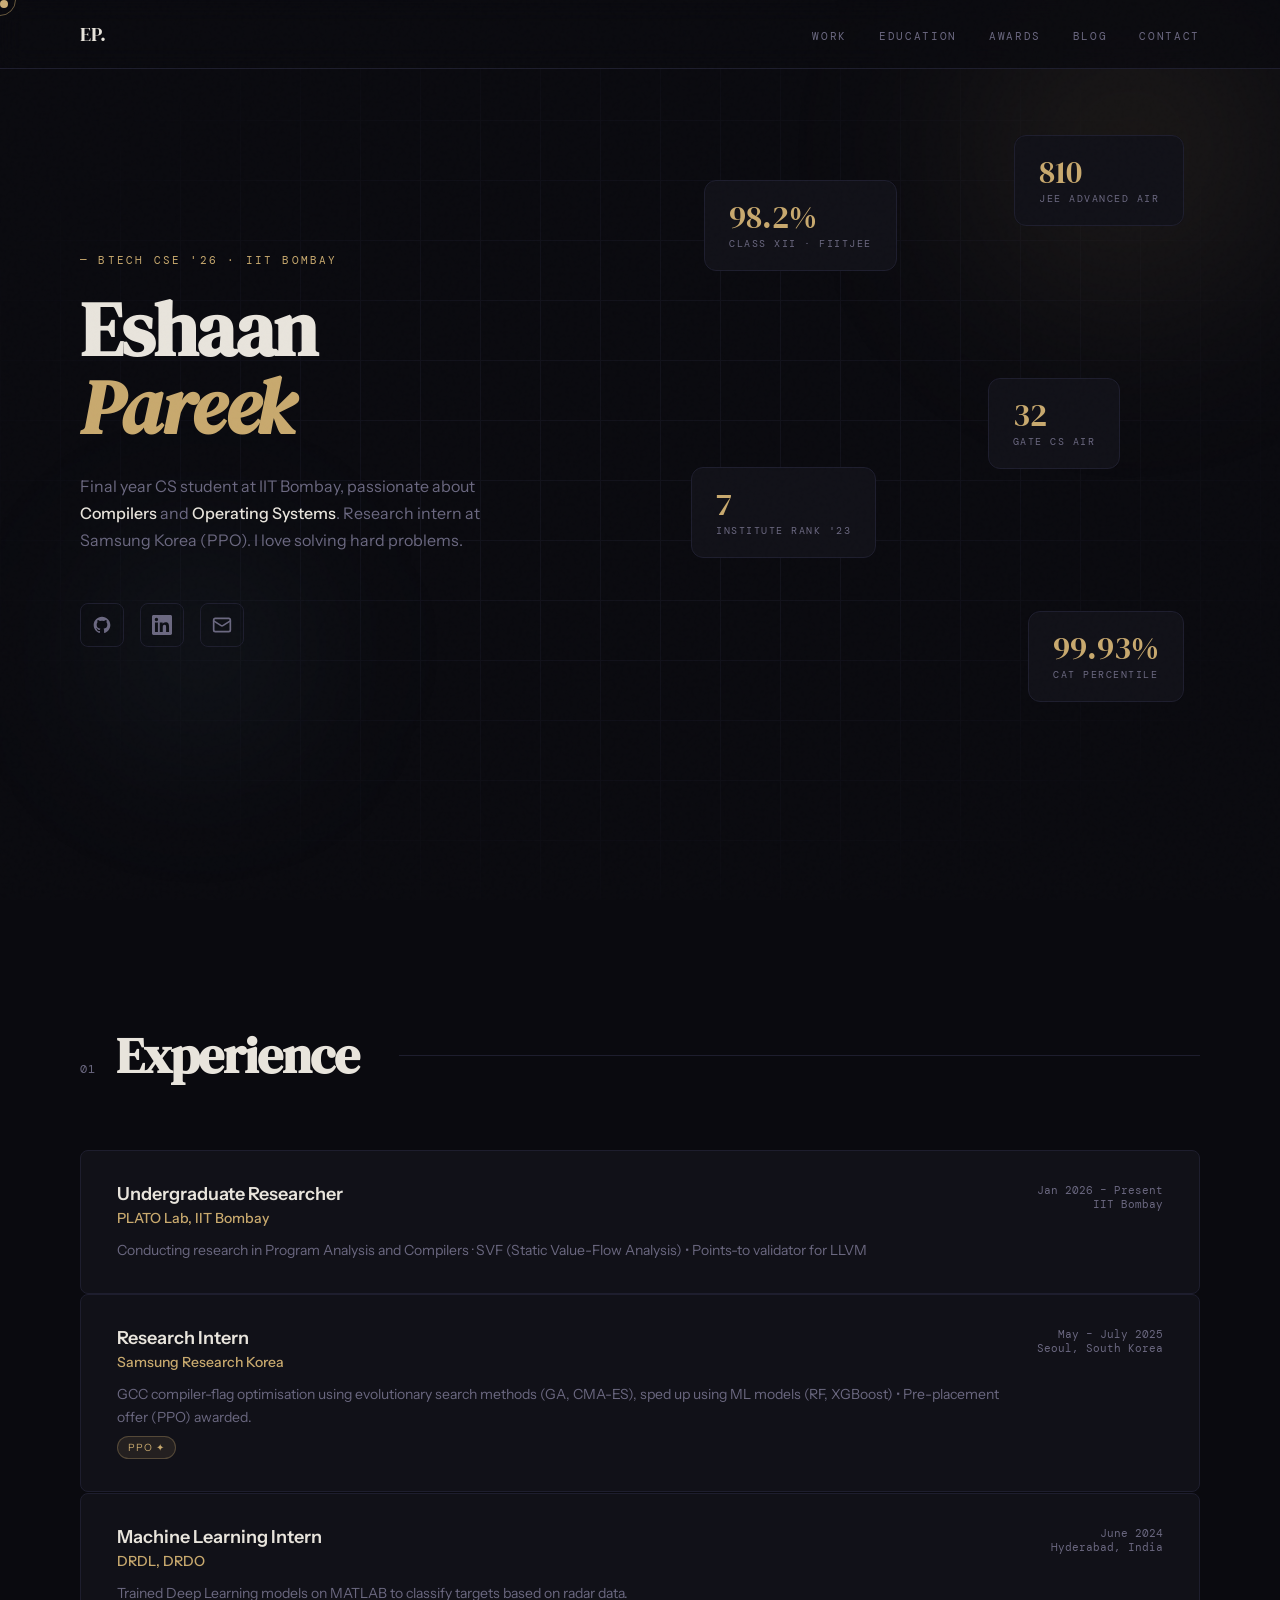
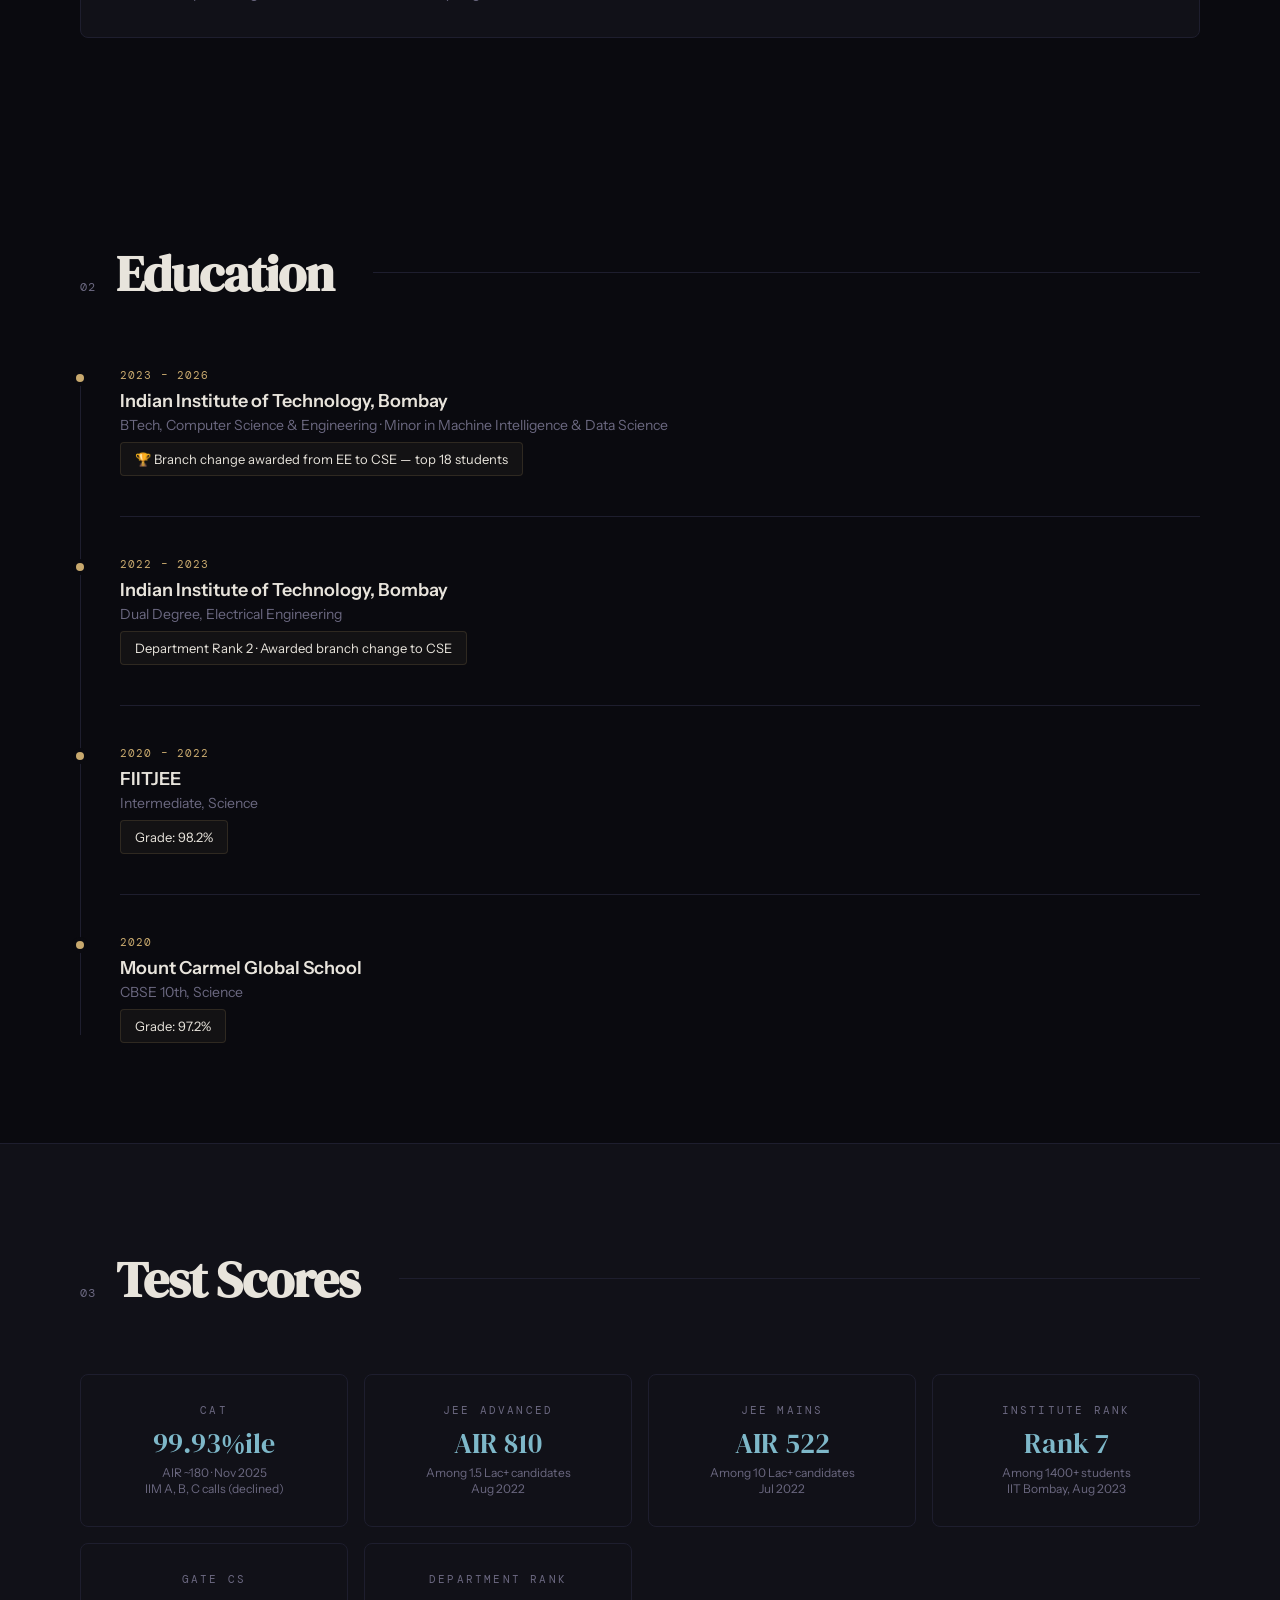
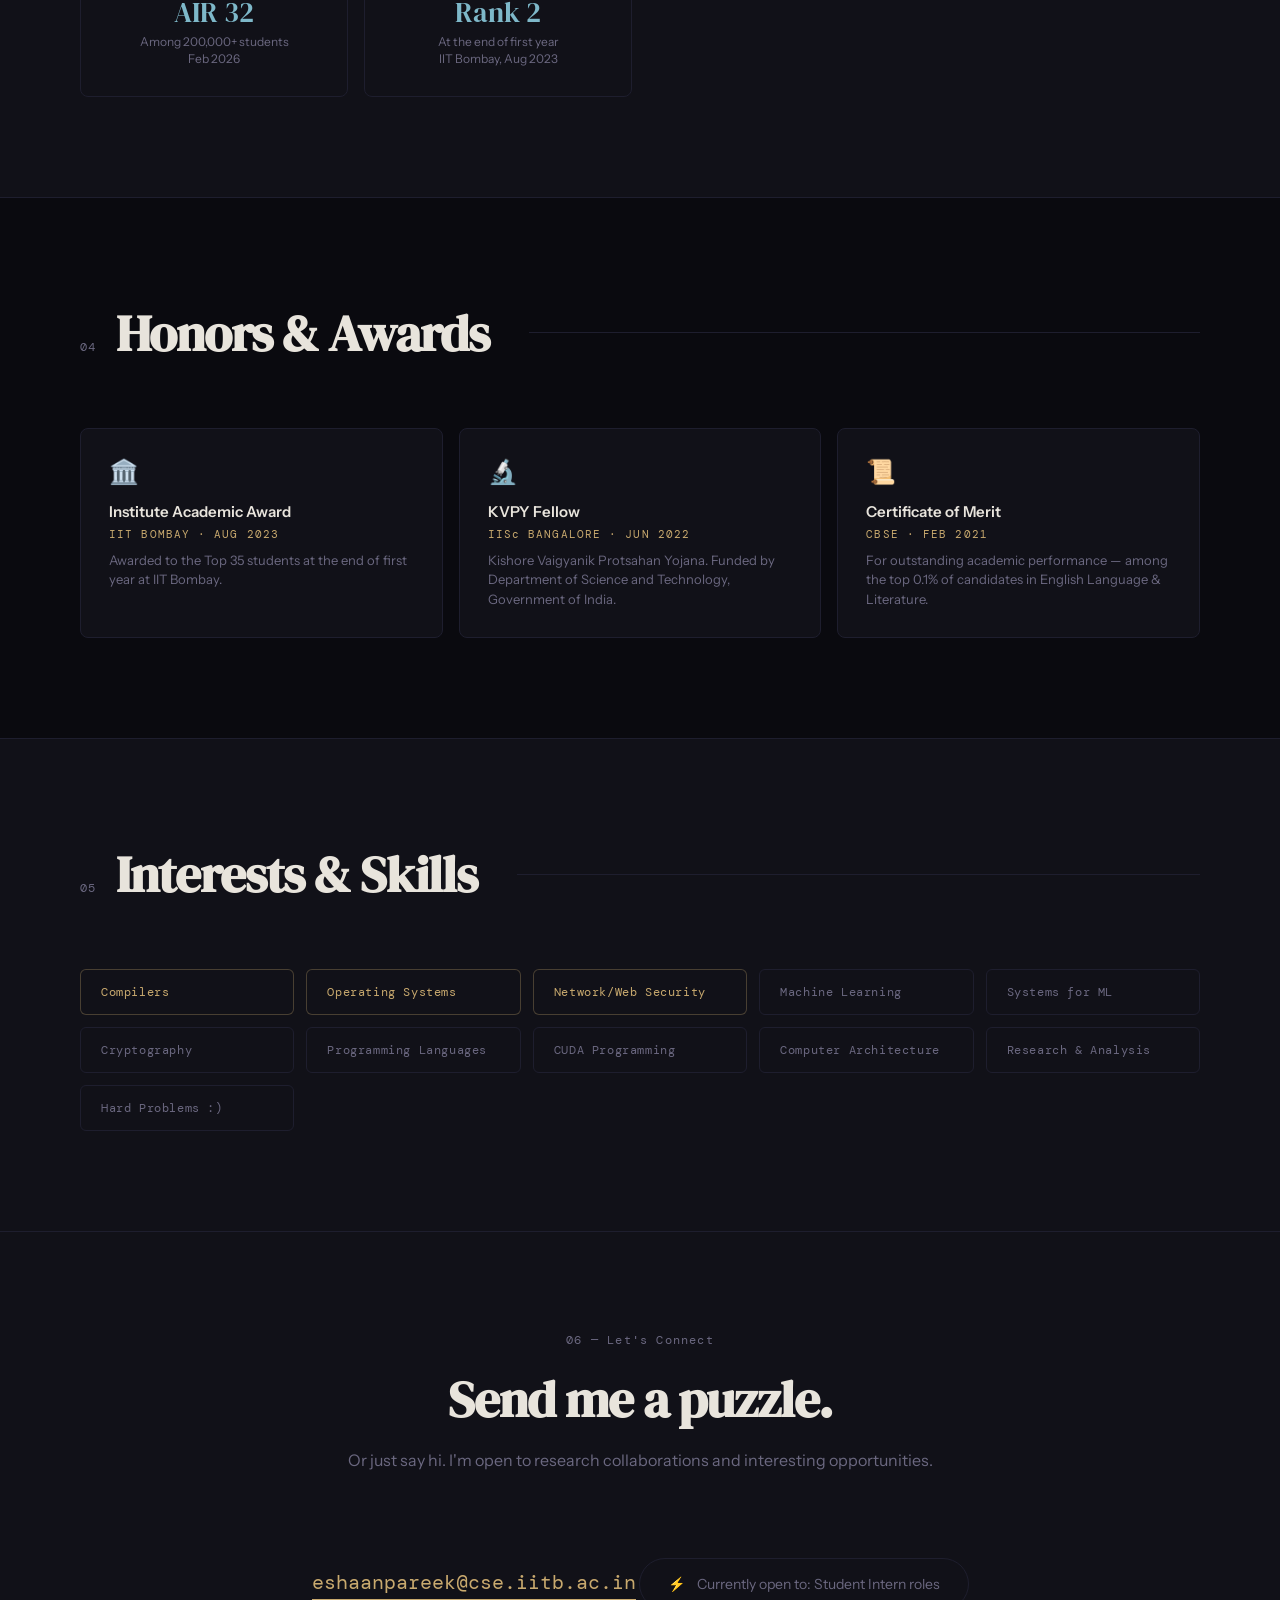
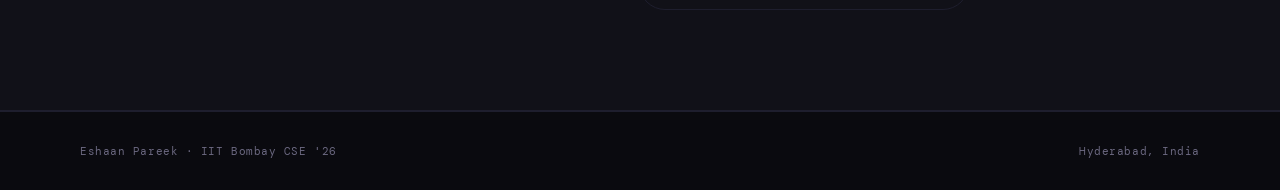
==== commit fa55f6e1: "Added first blog post!" ====
--- a/index.html
+++ b/index.html
@@ -5,6 +5,7 @@
 <meta name="viewport" content="width=device-width, initial-scale=1.0">
 <title>Eshaan Pareek</title>
 <link href="https://fonts.googleapis.com/css2?family=DM+Serif+Display:ital@0;1&family=DM+Mono:wght@300;400;500&family=Instrument+Sans:wght@400;500;600&display=swap" rel="stylesheet">
+<link rel="stylesheet" href="shared.css">
 <style>
   :root {
     --bg: #0a0a0f;
@@ -629,6 +630,7 @@
     <li><a href="#experience">Work</a></li>
     <li><a href="#education">Education</a></li>
     <li><a href="#awards">Awards</a></li>
+    <li><a href="blog/index.html">Blog</a></li>
     <li><a href="#contact">Contact</a></li>
   </ul>
 </nav>
--- a/shared.css
+++ b/shared.css
@@ -0,0 +1,127 @@
+/* ── shared.css ── imported by all pages ── */
+
+@import url('https://fonts.googleapis.com/css2?family=DM+Serif+Display:ital@0;1&family=DM+Mono:wght@300;400;500&family=Instrument+Sans:wght@400;500;600&display=swap');
+
+:root {
+  --bg: #0a0a0f;
+  --surface: #111118;
+  --border: #1e1e2e;
+  --accent: #c8a96e;
+  --accent2: #7eb8c9;
+  --text: #e8e4dc;
+  --muted: #6b6880;
+  --glow: rgba(200, 169, 110, 0.15);
+}
+
+* { margin: 0; padding: 0; box-sizing: border-box; }
+html { scroll-behavior: smooth; }
+
+body {
+  background: var(--bg);
+  color: var(--text);
+  font-family: 'Instrument Sans', sans-serif;
+  overflow-x: hidden;
+  cursor: none;
+}
+
+/* Noise overlay */
+body::before {
+  content: '';
+  position: fixed;
+  inset: 0;
+  background-image: url("data:image/svg+xml,%3Csvg viewBox='0 0 256 256' xmlns='http://www.w3.org/2000/svg'%3E%3Cfilter id='noise'%3E%3CfeTurbulence type='fractalNoise' baseFrequency='0.9' numOctaves='4' stitchTiles='stitch'/%3E%3C/filter%3E%3Crect width='100%25' height='100%25' filter='url(%23noise)' opacity='0.04'/%3E%3C/svg%3E");
+  pointer-events: none;
+  z-index: 1000;
+  opacity: 0.4;
+}
+
+/* Custom cursor */
+.cursor {
+  width: 8px; height: 8px;
+  background: var(--accent);
+  border-radius: 50%;
+  position: fixed;
+  pointer-events: none;
+  z-index: 9999;
+  transition: transform 0.1s;
+  mix-blend-mode: screen;
+}
+.cursor-ring {
+  width: 32px; height: 32px;
+  border: 1px solid var(--accent);
+  border-radius: 50%;
+  position: fixed;
+  pointer-events: none;
+  z-index: 9998;
+  transition: all 0.15s ease;
+  opacity: 0.5;
+}
+
+/* Nav */
+nav {
+  position: fixed;
+  top: 0; left: 0; right: 0;
+  padding: 20px 80px;
+  display: flex;
+  justify-content: space-between;
+  align-items: center;
+  z-index: 100;
+  background: rgba(10,10,15,0.8);
+  backdrop-filter: blur(12px);
+  border-bottom: 1px solid var(--border);
+}
+.nav-logo {
+  font-family: 'DM Serif Display', serif;
+  font-size: 20px;
+  color: var(--text);
+  text-decoration: none;
+  cursor: none;
+}
+.nav-links {
+  display: flex;
+  gap: 32px;
+  list-style: none;
+}
+.nav-links a {
+  font-family: 'DM Mono', monospace;
+  font-size: 11px;
+  letter-spacing: 0.15em;
+  color: var(--muted);
+  text-decoration: none;
+  text-transform: uppercase;
+  transition: color 0.2s;
+  cursor: none;
+}
+.nav-links a:hover,
+.nav-links a.active { color: var(--accent); }
+
+/* Footer */
+footer {
+  padding: 32px 80px;
+  display: flex;
+  justify-content: space-between;
+  align-items: center;
+  font-family: 'DM Mono', monospace;
+  font-size: 11px;
+  color: var(--muted);
+  letter-spacing: 0.05em;
+  border-top: 1px solid var(--border);
+}
+
+/* Reveal animation */
+.reveal {
+  opacity: 0;
+  transform: translateY(30px);
+  transition: all 0.6s ease;
+}
+.reveal.visible {
+  opacity: 1;
+  transform: none;
+}
+
+/* Shared cursor script — call initCursor() after DOM load */
+
+@media (max-width: 768px) {
+  nav { padding: 16px 24px; }
+  footer { padding: 24px; flex-direction: column; gap: 8px; }
+}
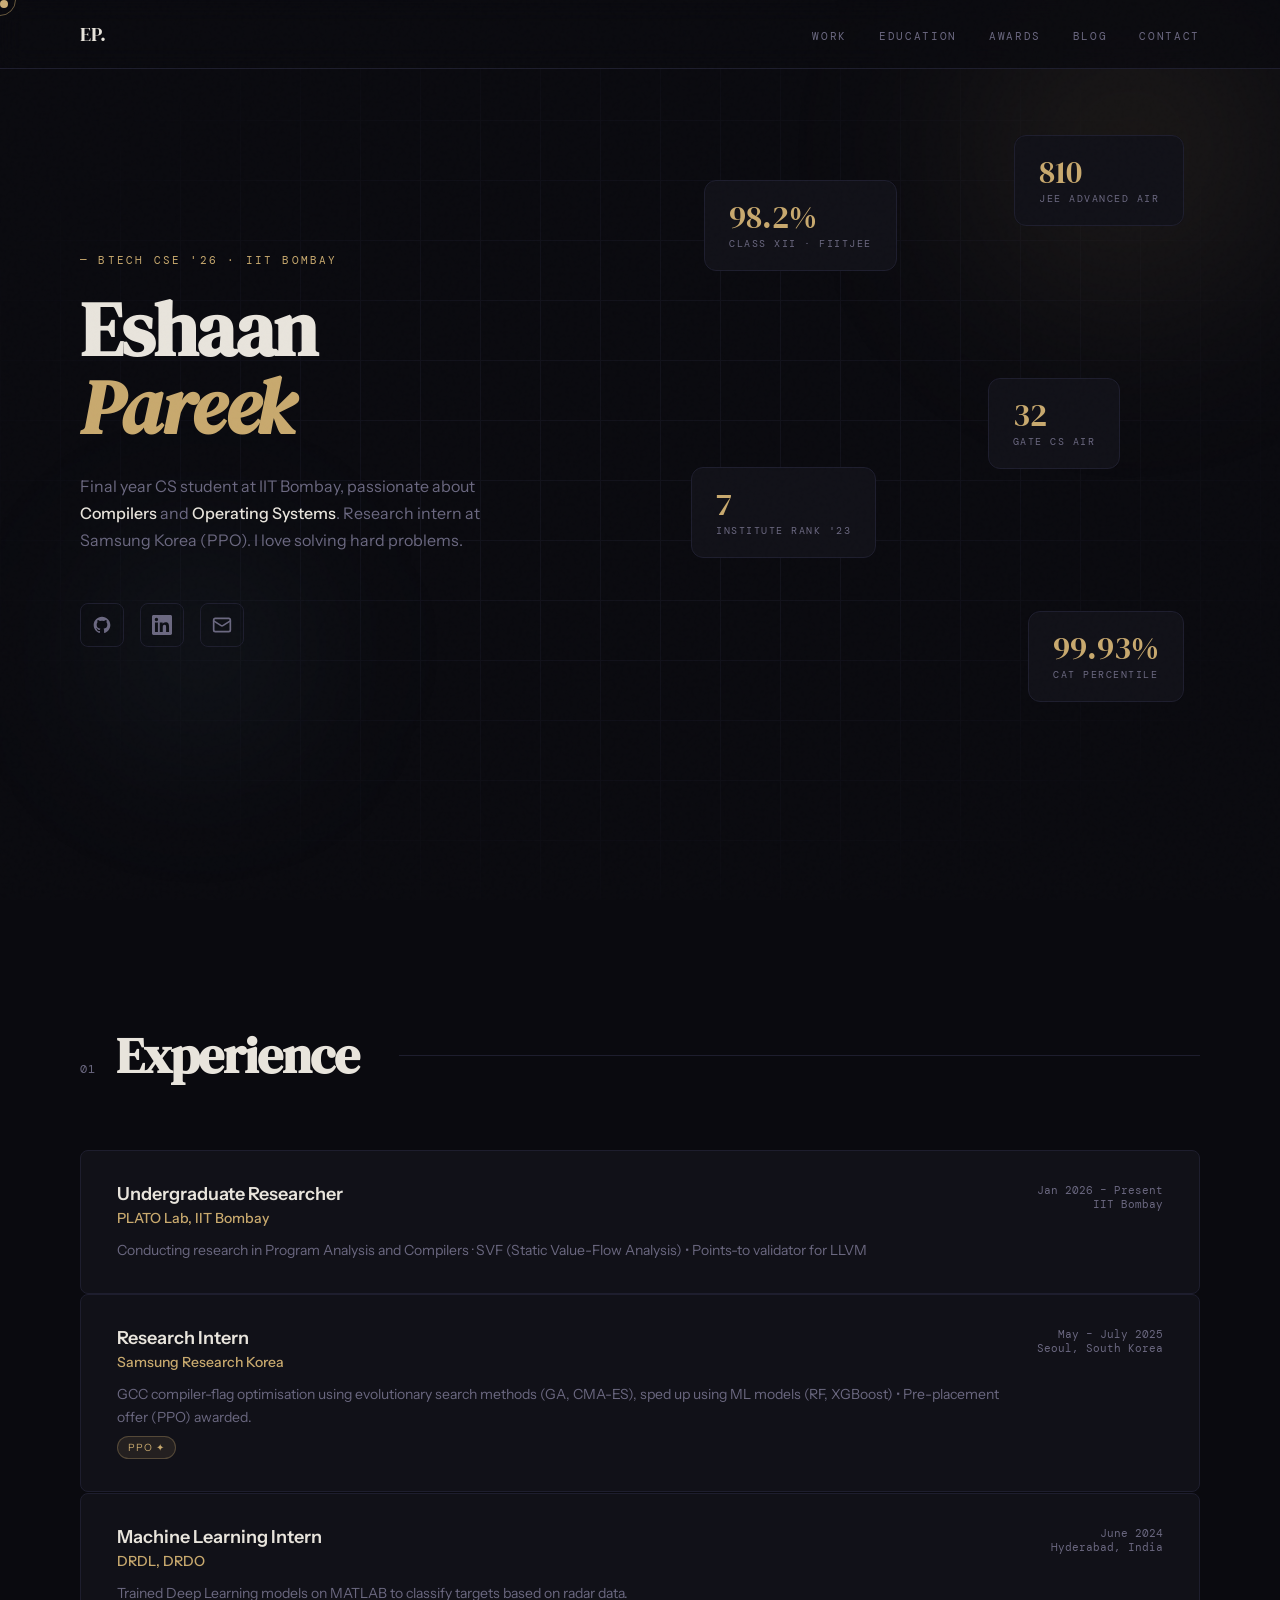
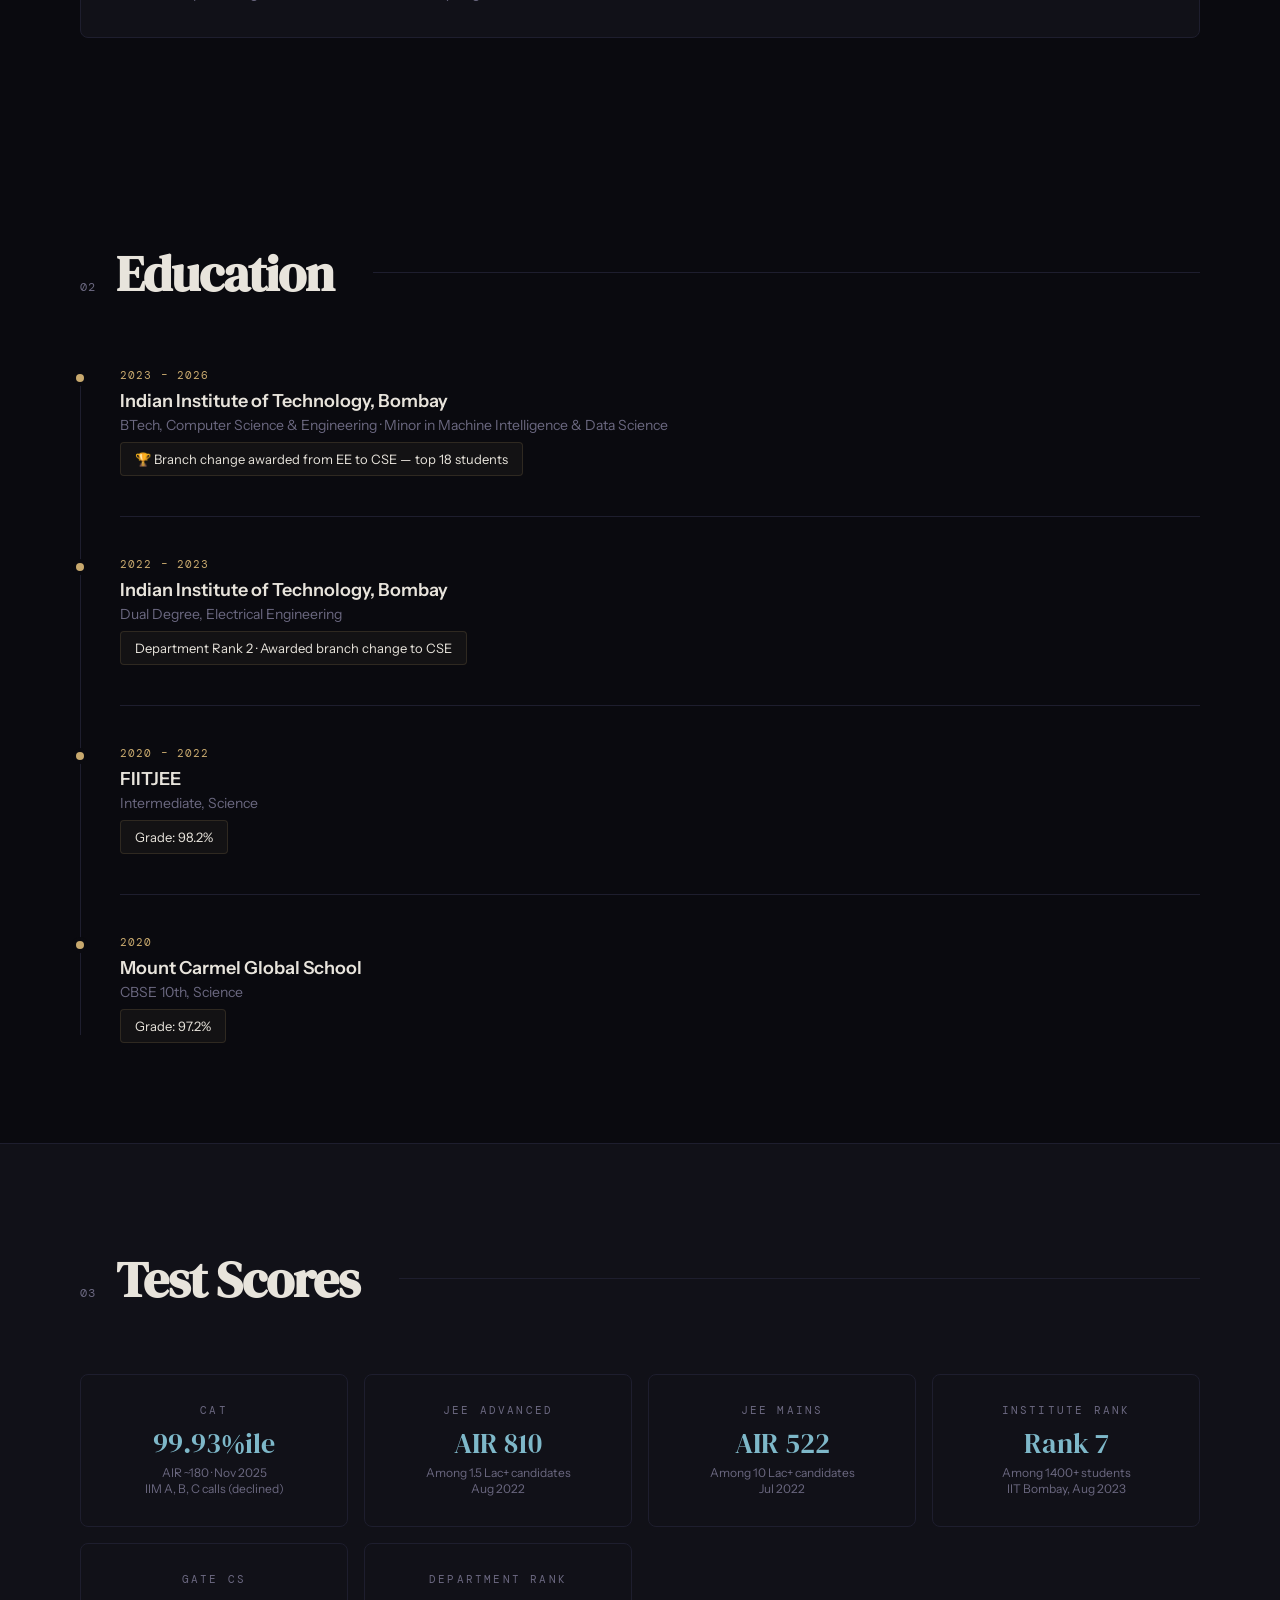
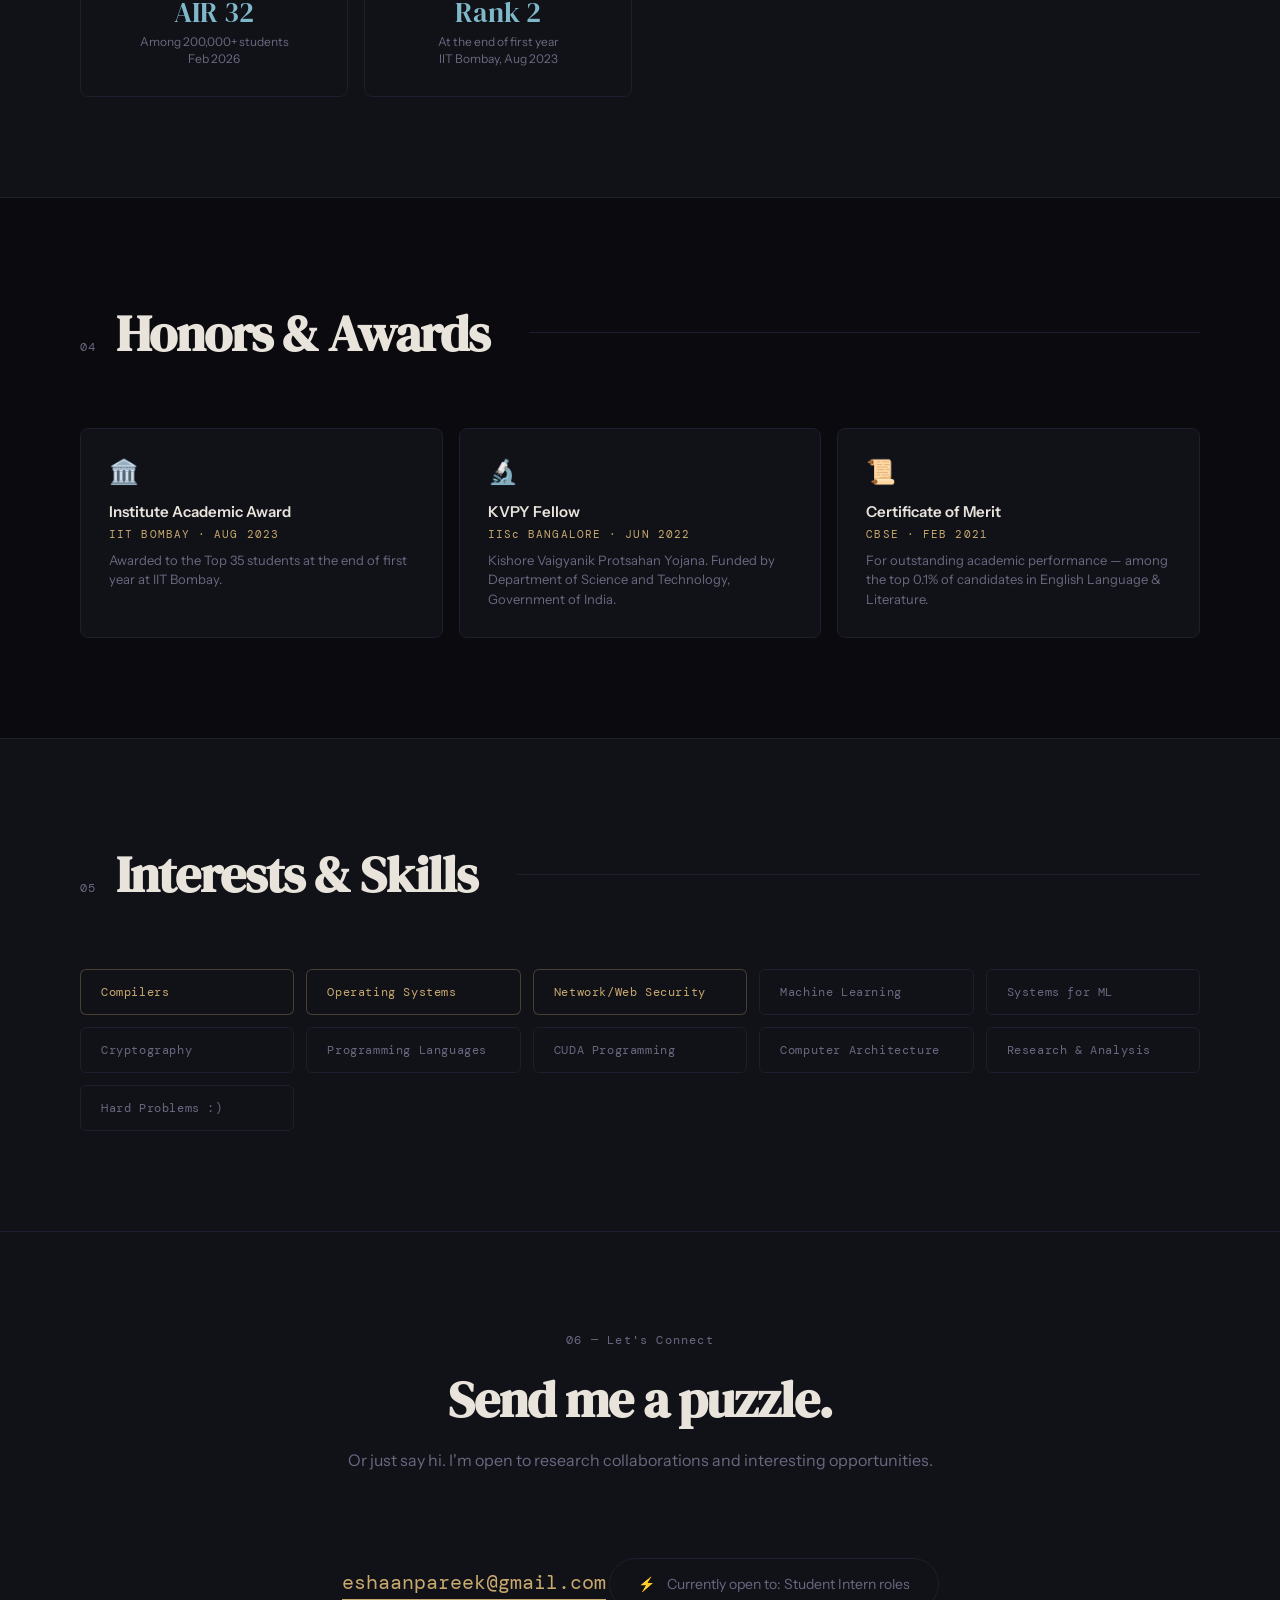
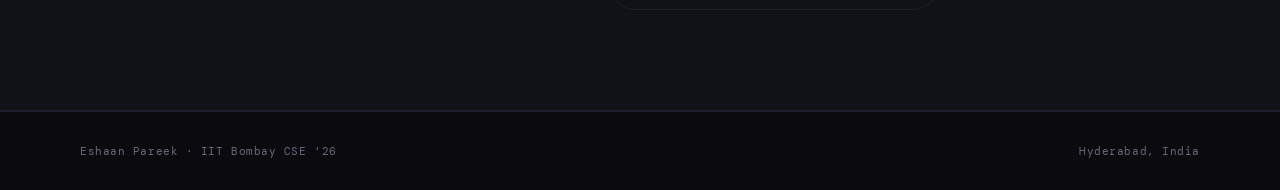
==== commit 1924c2ba: "updated mailto from cse to gmail" ====
--- a/index.html
+++ b/index.html
@@ -654,7 +654,7 @@
       <a href="https://www.linkedin.com/in/eshaanpareek/" target="_blank" class="icon-btn" title="LinkedIn">
         <svg width="20" height="20" viewBox="0 0 24 24" fill="currentColor"><path d="M20.447 20.452h-3.554v-5.569c0-1.328-.027-3.037-1.852-3.037-1.853 0-2.136 1.445-2.136 2.939v5.667H9.351V9h3.414v1.561h.046c.477-.9 1.637-1.85 3.37-1.85 3.601 0 4.267 2.37 4.267 5.455v6.286zM5.337 7.433a2.062 2.062 0 0 1-2.063-2.065 2.064 2.064 0 1 1 2.063 2.065zm1.782 13.019H3.555V9h3.564v11.452zM22.225 0H1.771C.792 0 0 .774 0 1.729v20.542C0 23.227.792 24 1.771 24h20.451C23.2 24 24 23.227 24 22.271V1.729C24 .774 23.2 0 22.222 0h.003z"/></svg>
       </a>
-      <a href="mailto:eshaanpareek@cse.iitb.ac.in" class="icon-btn" title="Email">
+      <a href="mailto:eshaanpareek@gmail.com" class="icon-btn" title="Email">
         <svg width="20" height="20" viewBox="0 0 24 24" fill="none" stroke="currentColor" stroke-width="2" stroke-linecap="round" stroke-linejoin="round"><rect x="2" y="4" width="20" height="16" rx="2"/><path d="m22 7-8.97 5.7a1.94 1.94 0 0 1-2.06 0L2 7"/></svg>
       </a>
     </div>
@@ -875,7 +875,7 @@
   <div class="section-num reveal" style="margin-bottom: 16px;">06 — Let's Connect</div>
   <h2 class="reveal" style="margin-bottom: 16px;">Send me a puzzle.</h2>
   <p class="contact-sub reveal">Or just say hi. I'm open to research collaborations and interesting opportunities.</p>
-  <a href="mailto:eshaanpareek@cse.iitb.ac.in" class="email-link reveal">eshaanpareek@cse.iitb.ac.in</a>
+  <a href="mailto:eshaanpareek@gmail.com" class="email-link reveal">eshaanpareek@gmail.com</a>
 
   <div class="puzzle reveal">
     <span>⚡</span> Currently open to: Student Intern roles
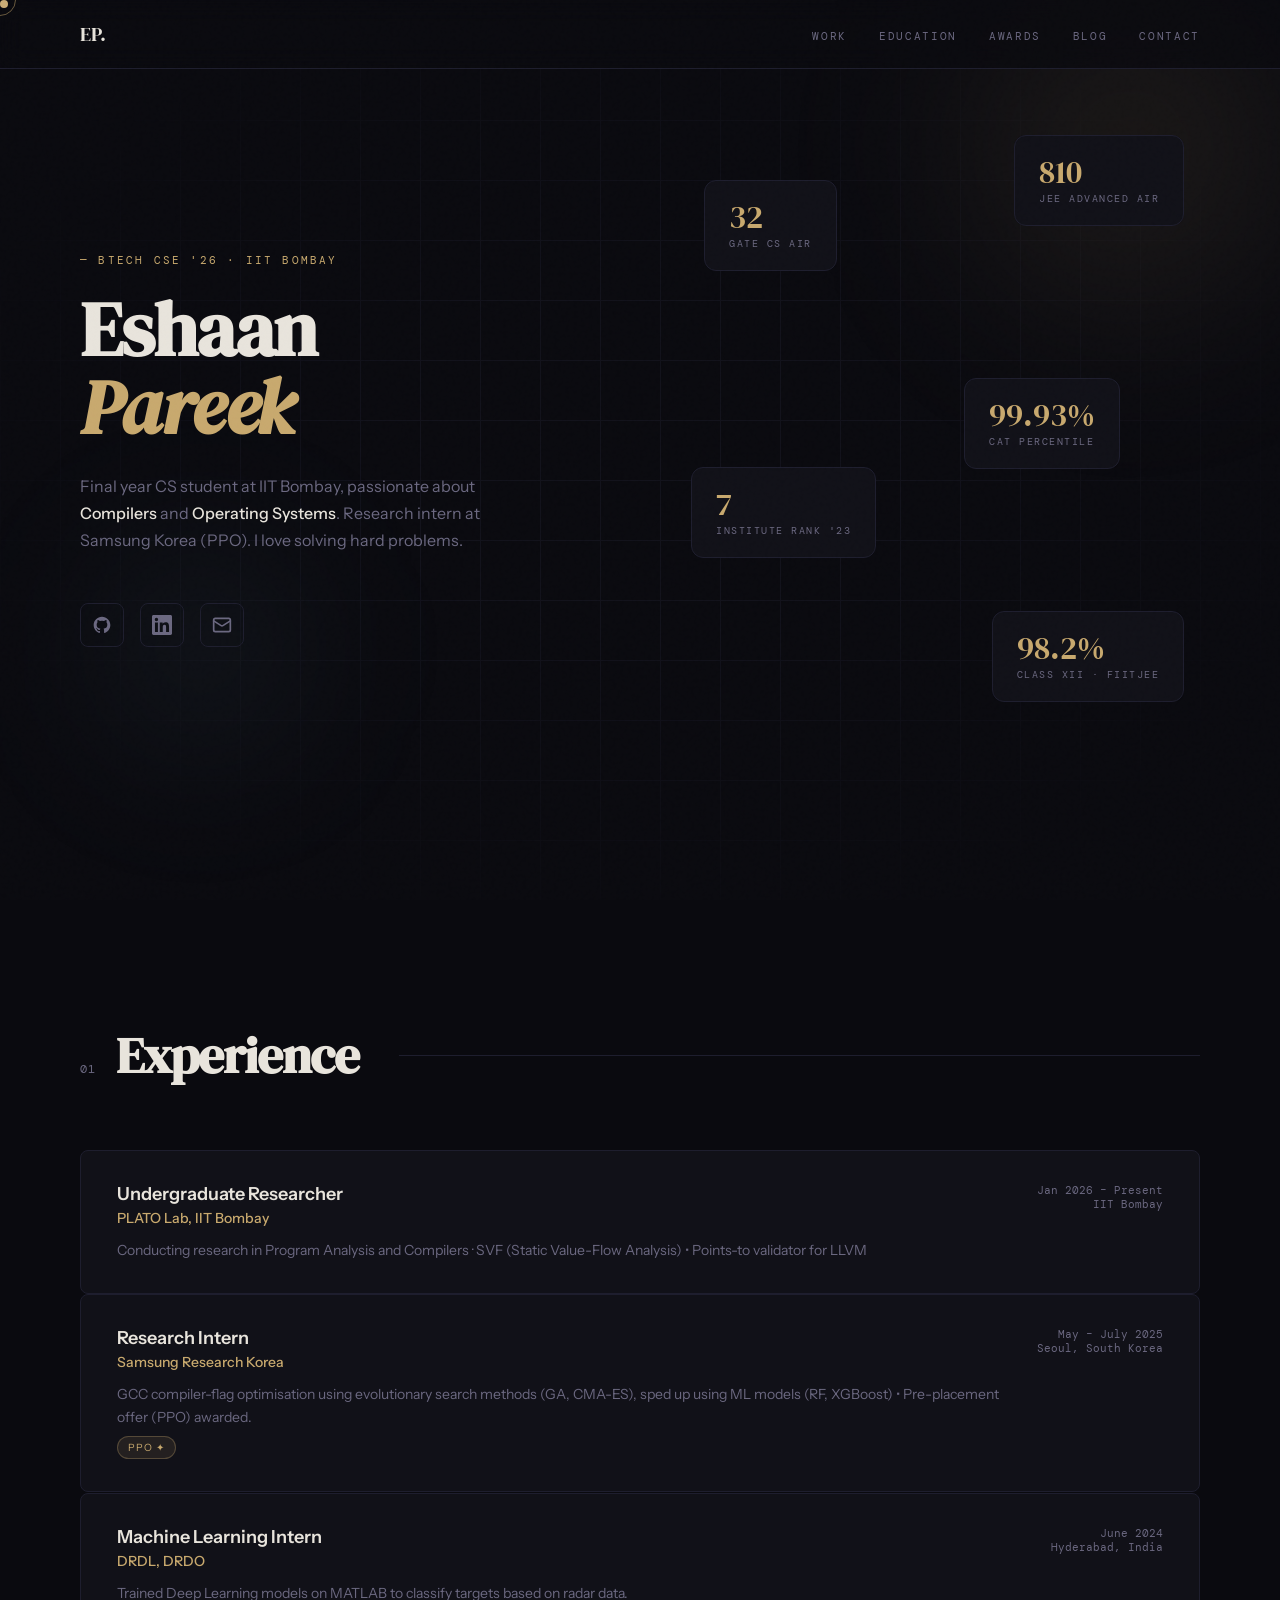
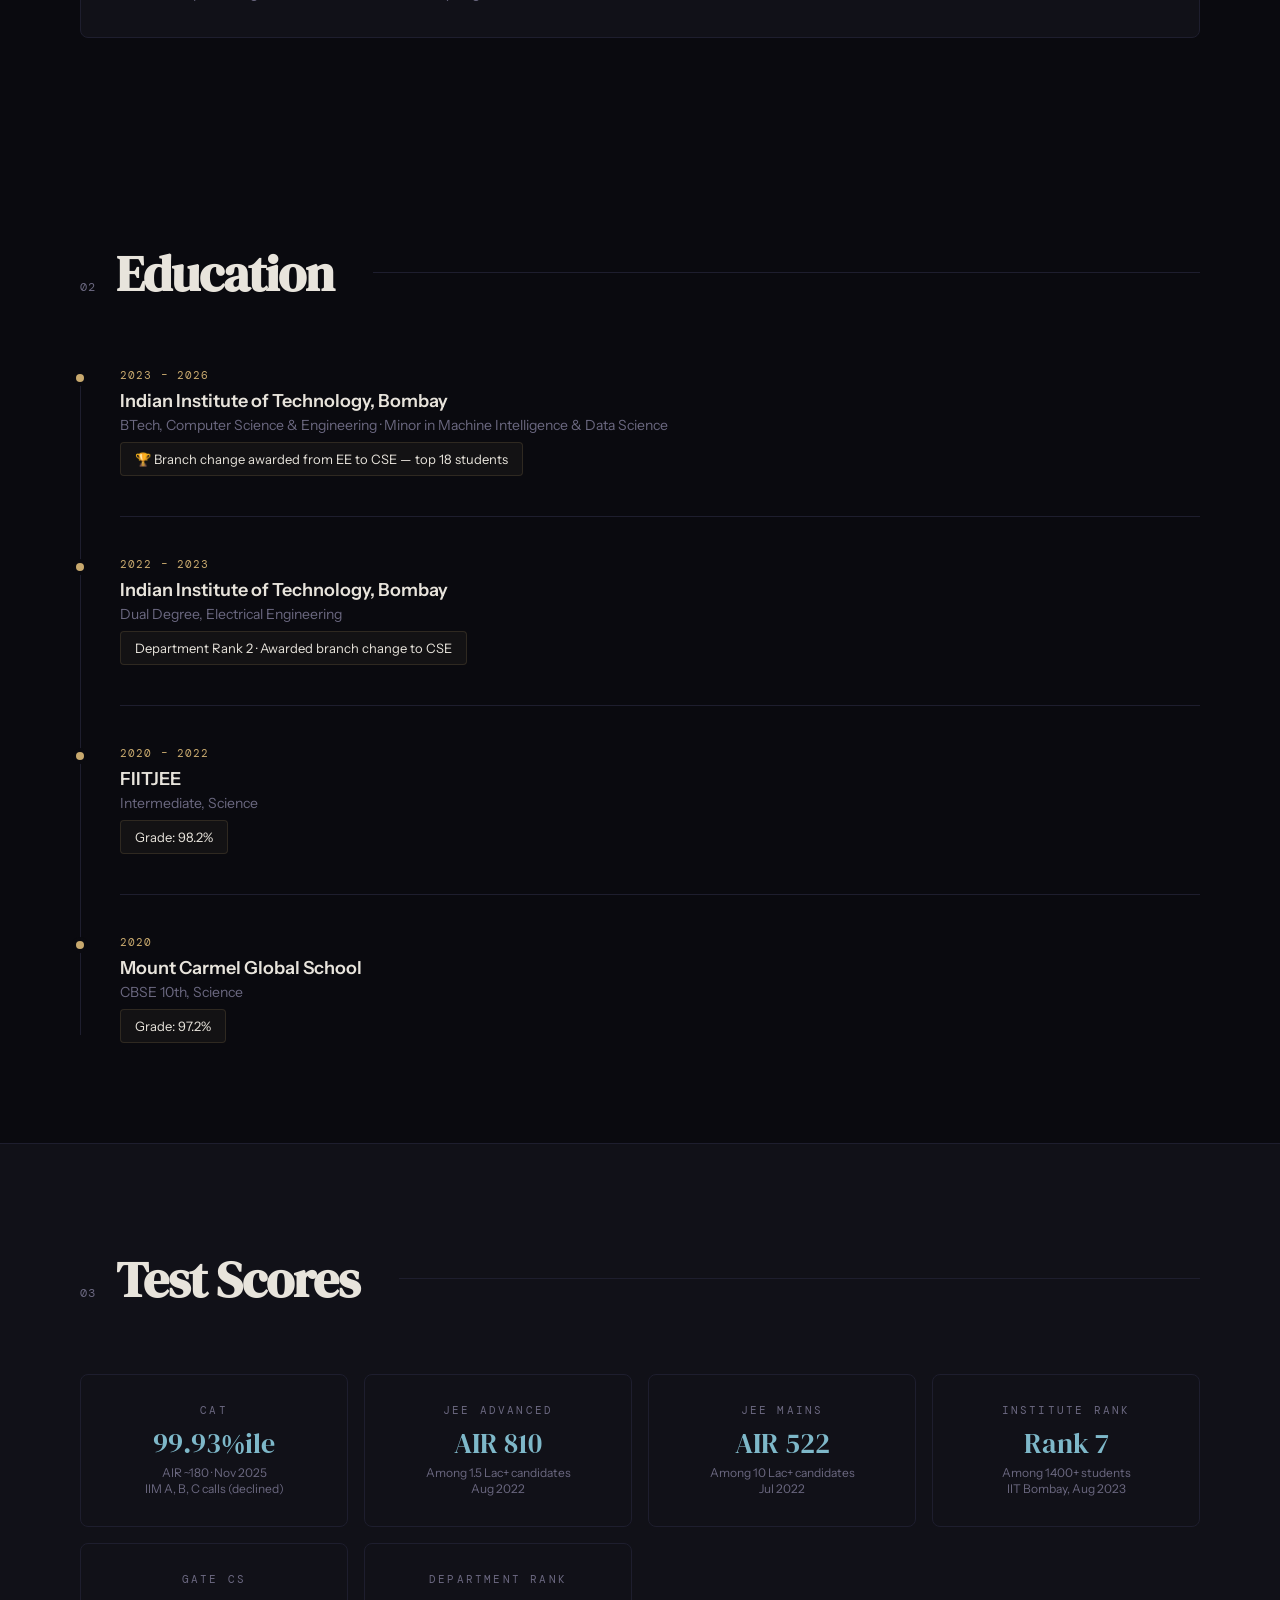
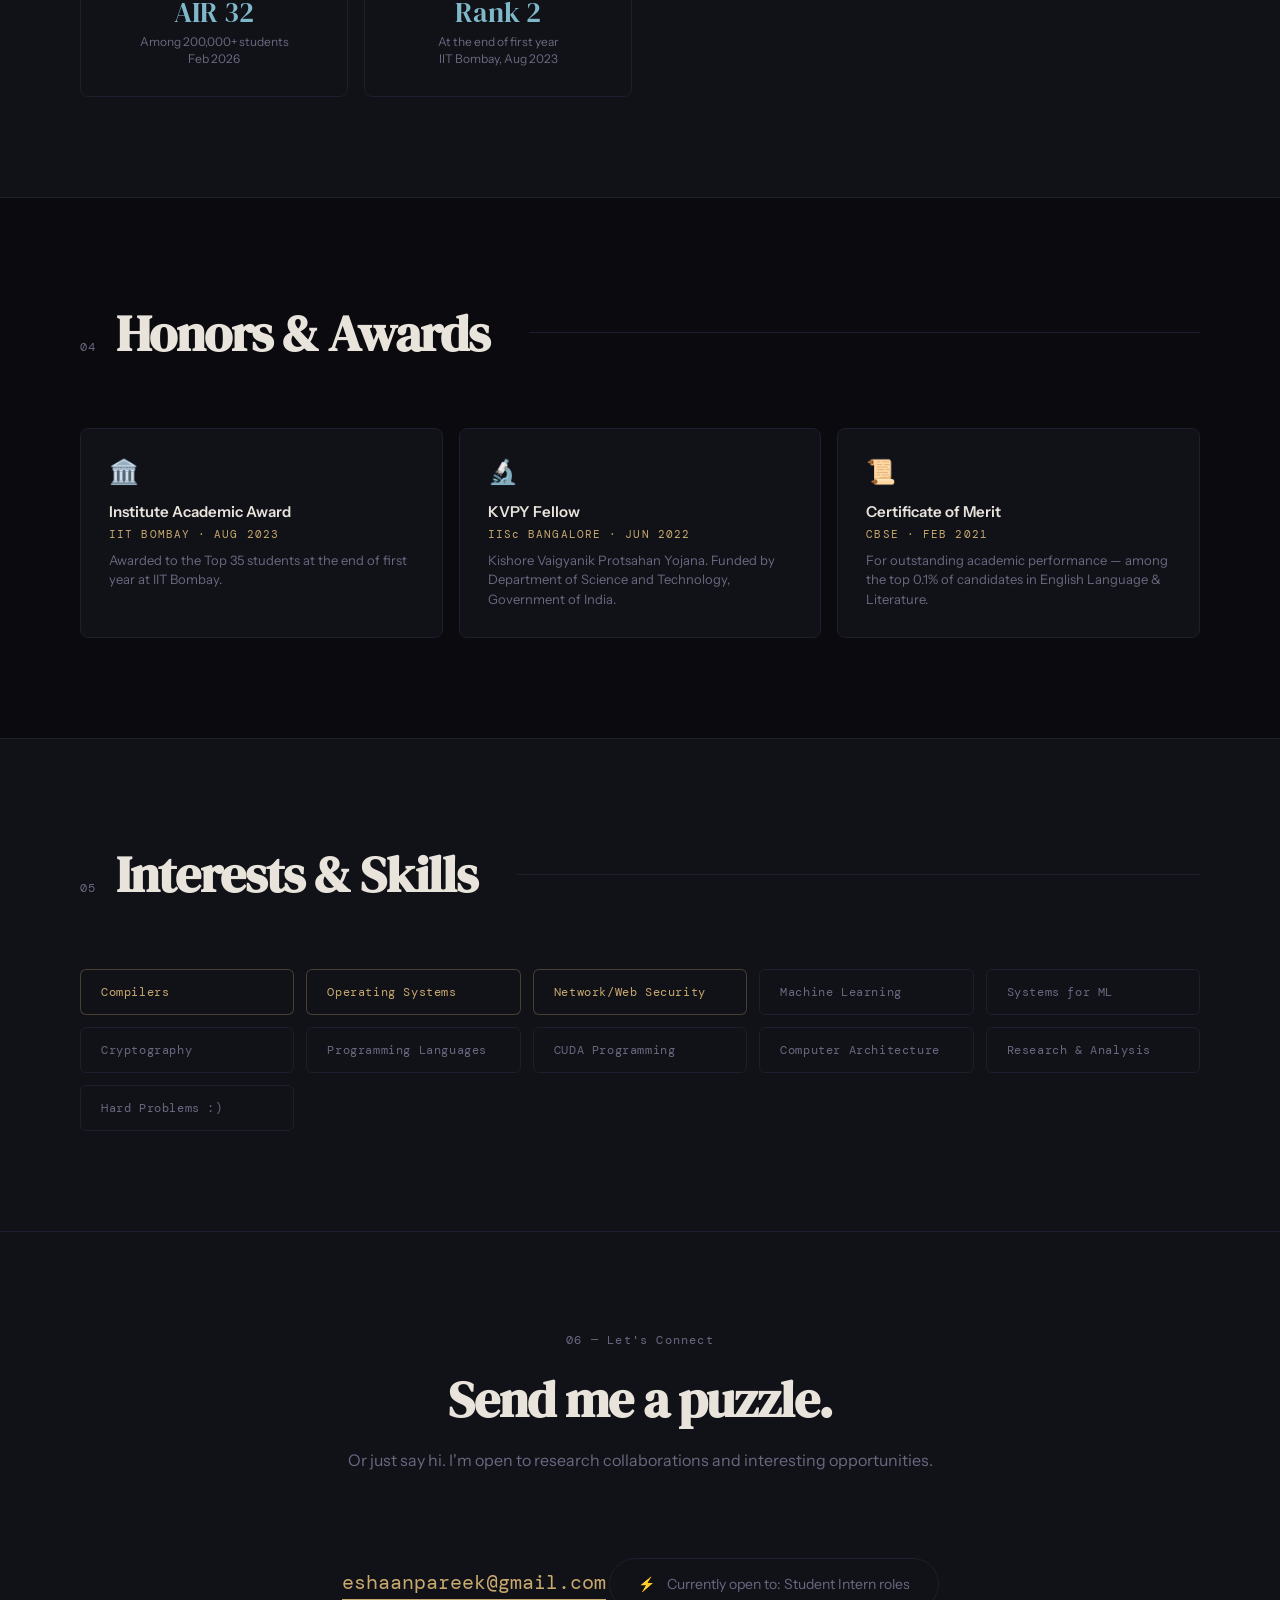
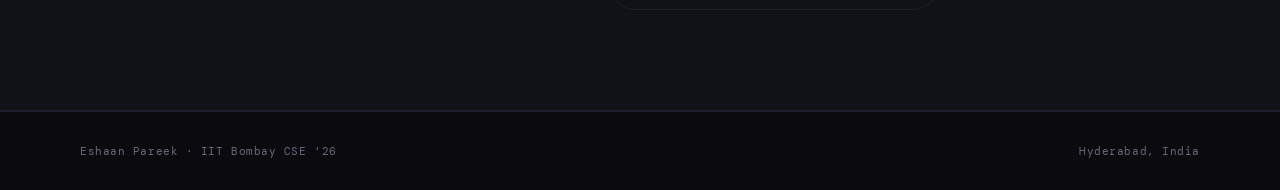
==== commit e045f55b: "Small reordering of stat cards" ====
--- a/index.html
+++ b/index.html
@@ -666,21 +666,22 @@
       <div class="stat-label">JEE Advanced AIR</div>
     </div>
     <div class="stat-card">
-      <div class="stat-num">32</div>
-      <div class="stat-label">GATE CS AIR</div>
-    </div>
-    <div class="stat-card">
       <div class="stat-num">99.93%</div>
       <div class="stat-label">CAT Percentile</div>
+    </div>
+    <div class="stat-card">
+      <div class="stat-num">98.2%</div>
+      <div class="stat-label">Class XII · FIITJEE</div>
     </div>
     <div class="stat-card">
       <div class="stat-num">7</div>
       <div class="stat-label">Institute Rank '23</div>
     </div>
     <div class="stat-card">
-      <div class="stat-num">98.2%</div>
-      <div class="stat-label">Class XII · FIITJEE</div>
-    </div>
+      <div class="stat-num">32</div>
+      <div class="stat-label">GATE CS AIR</div>
+    </div>
+
   </div>
 </section>
 
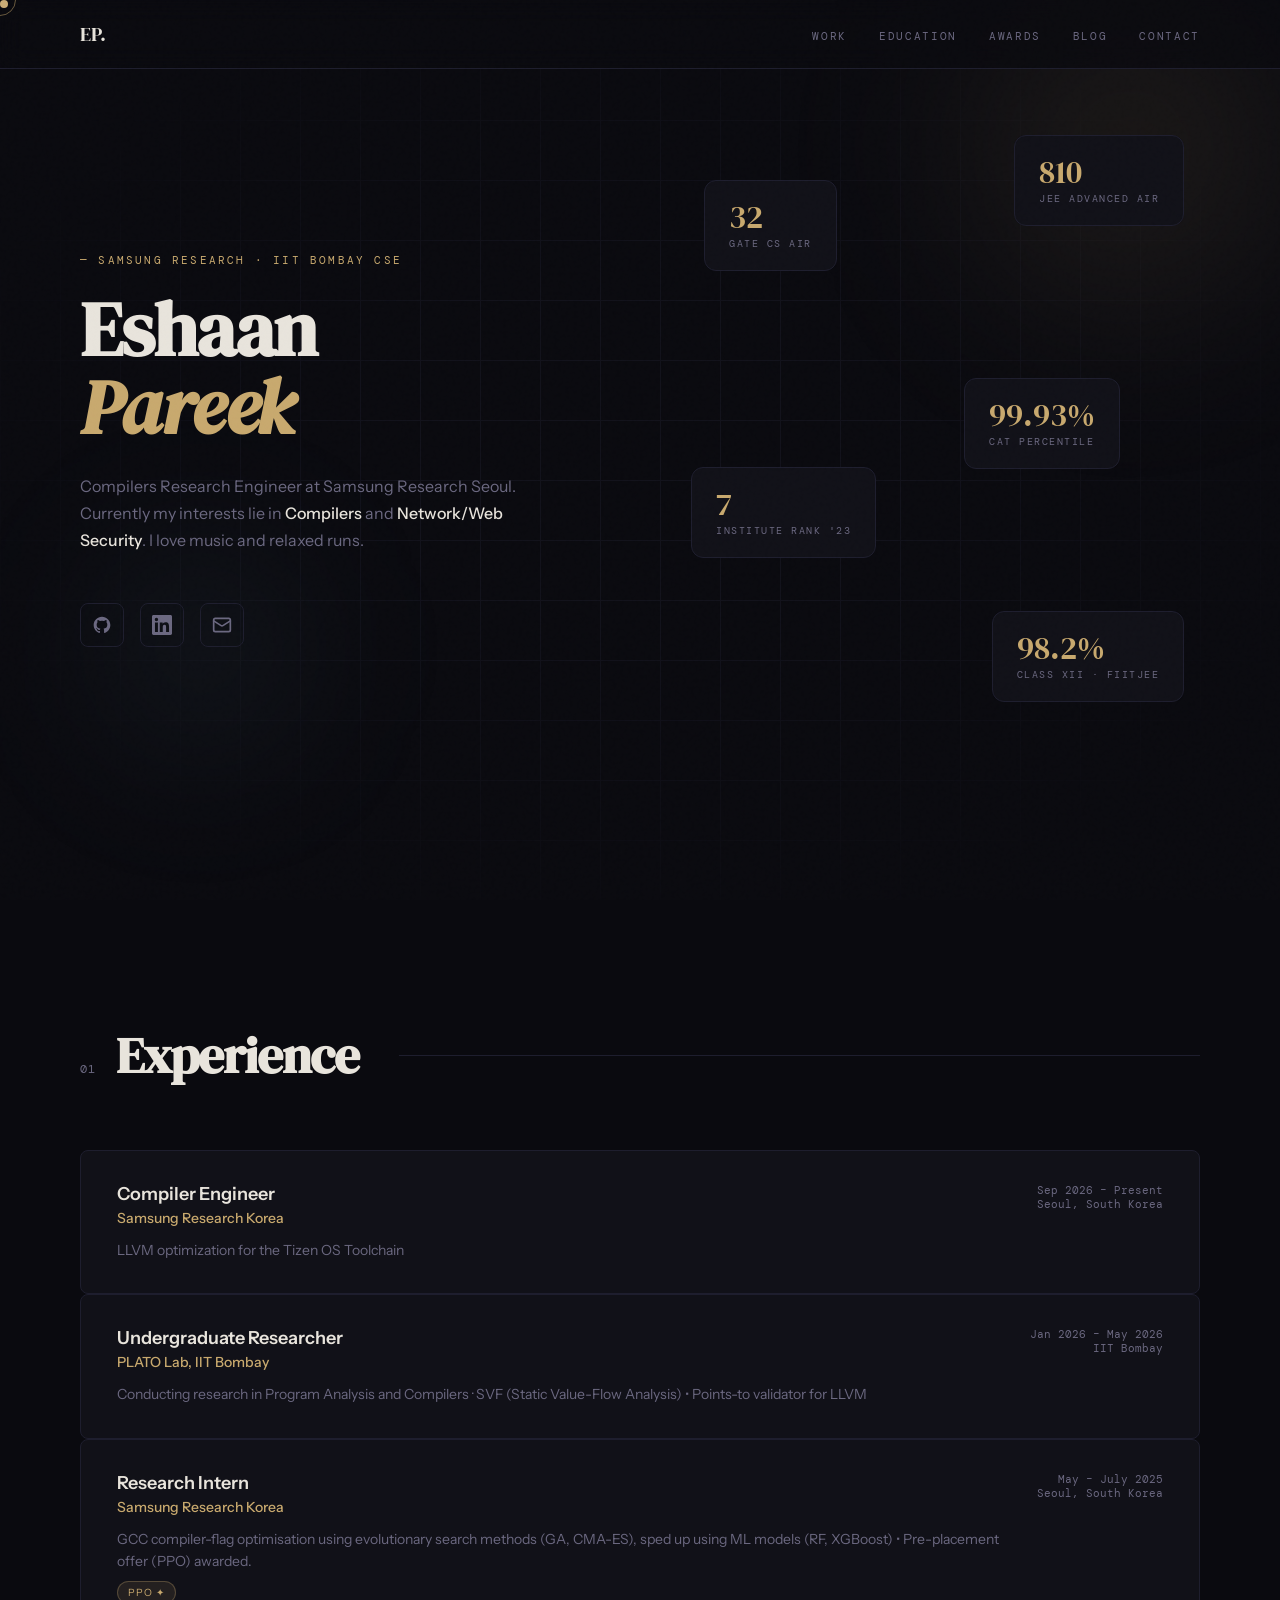
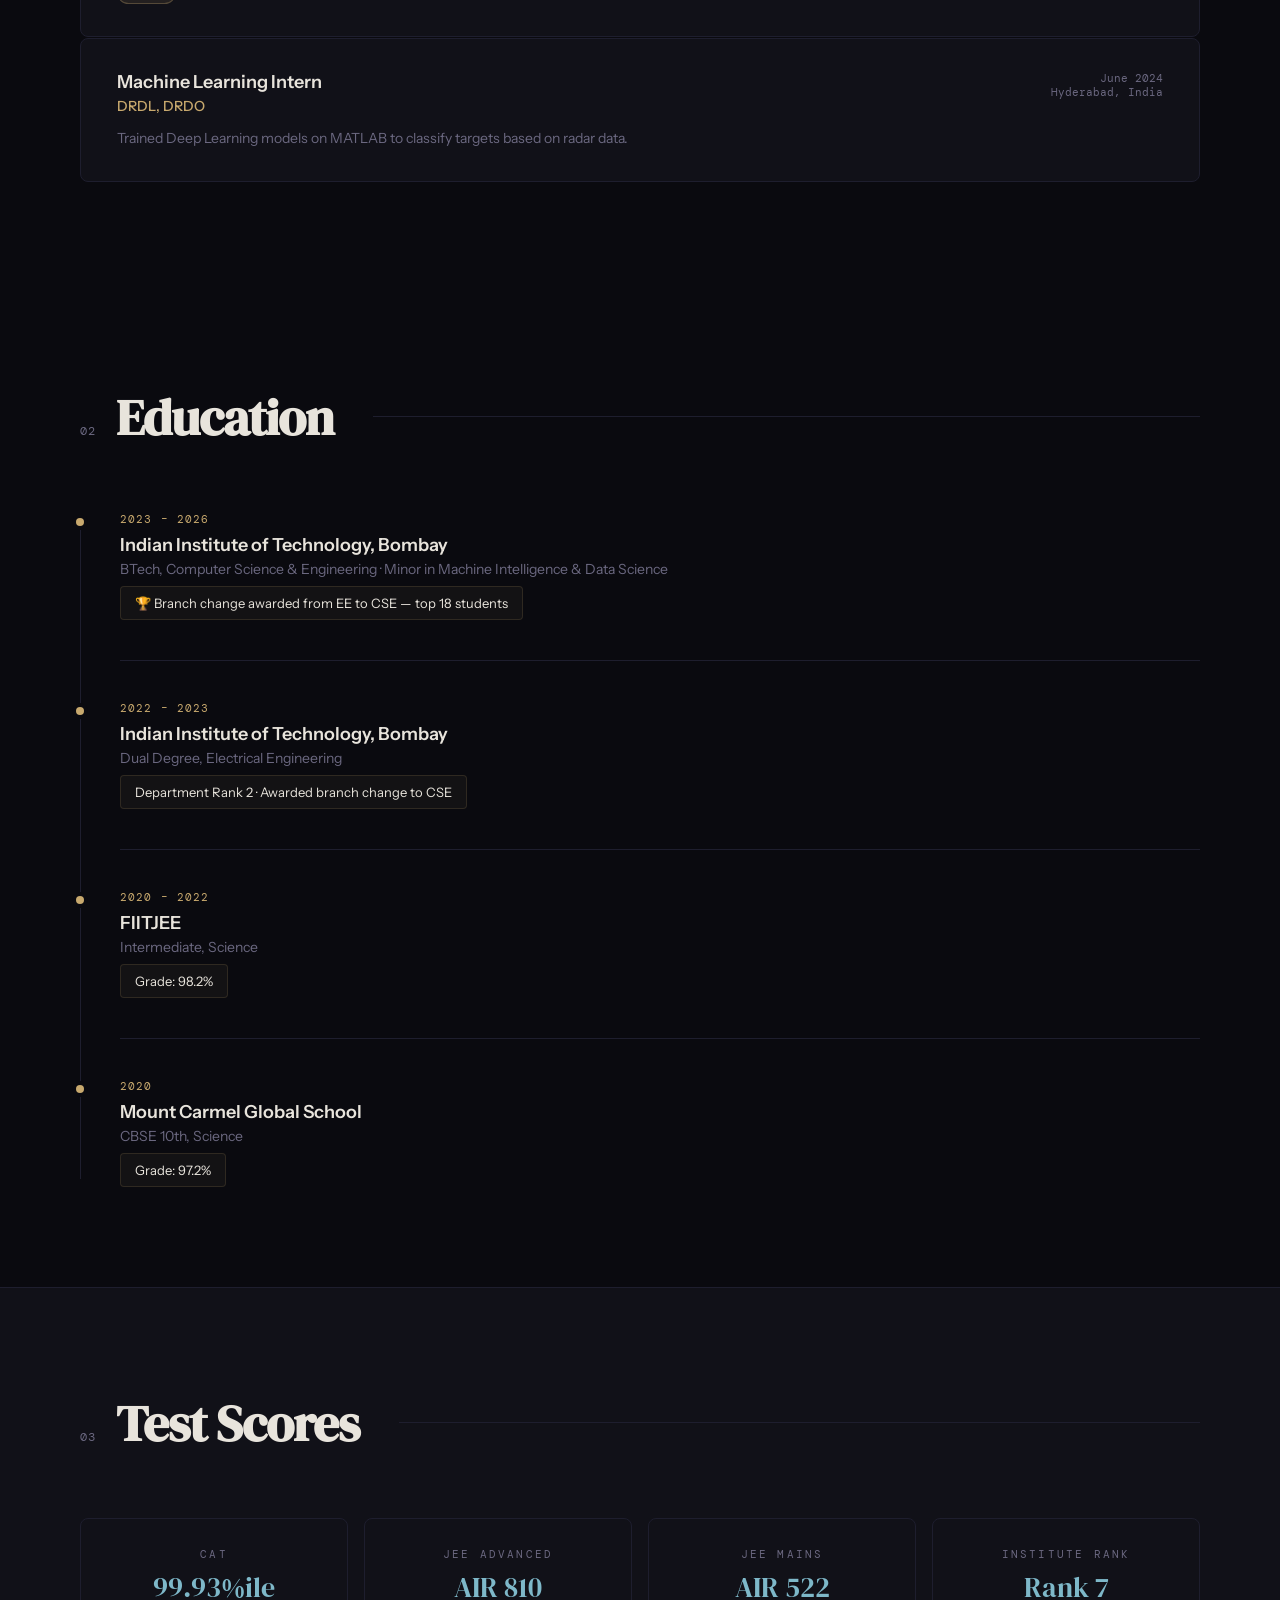
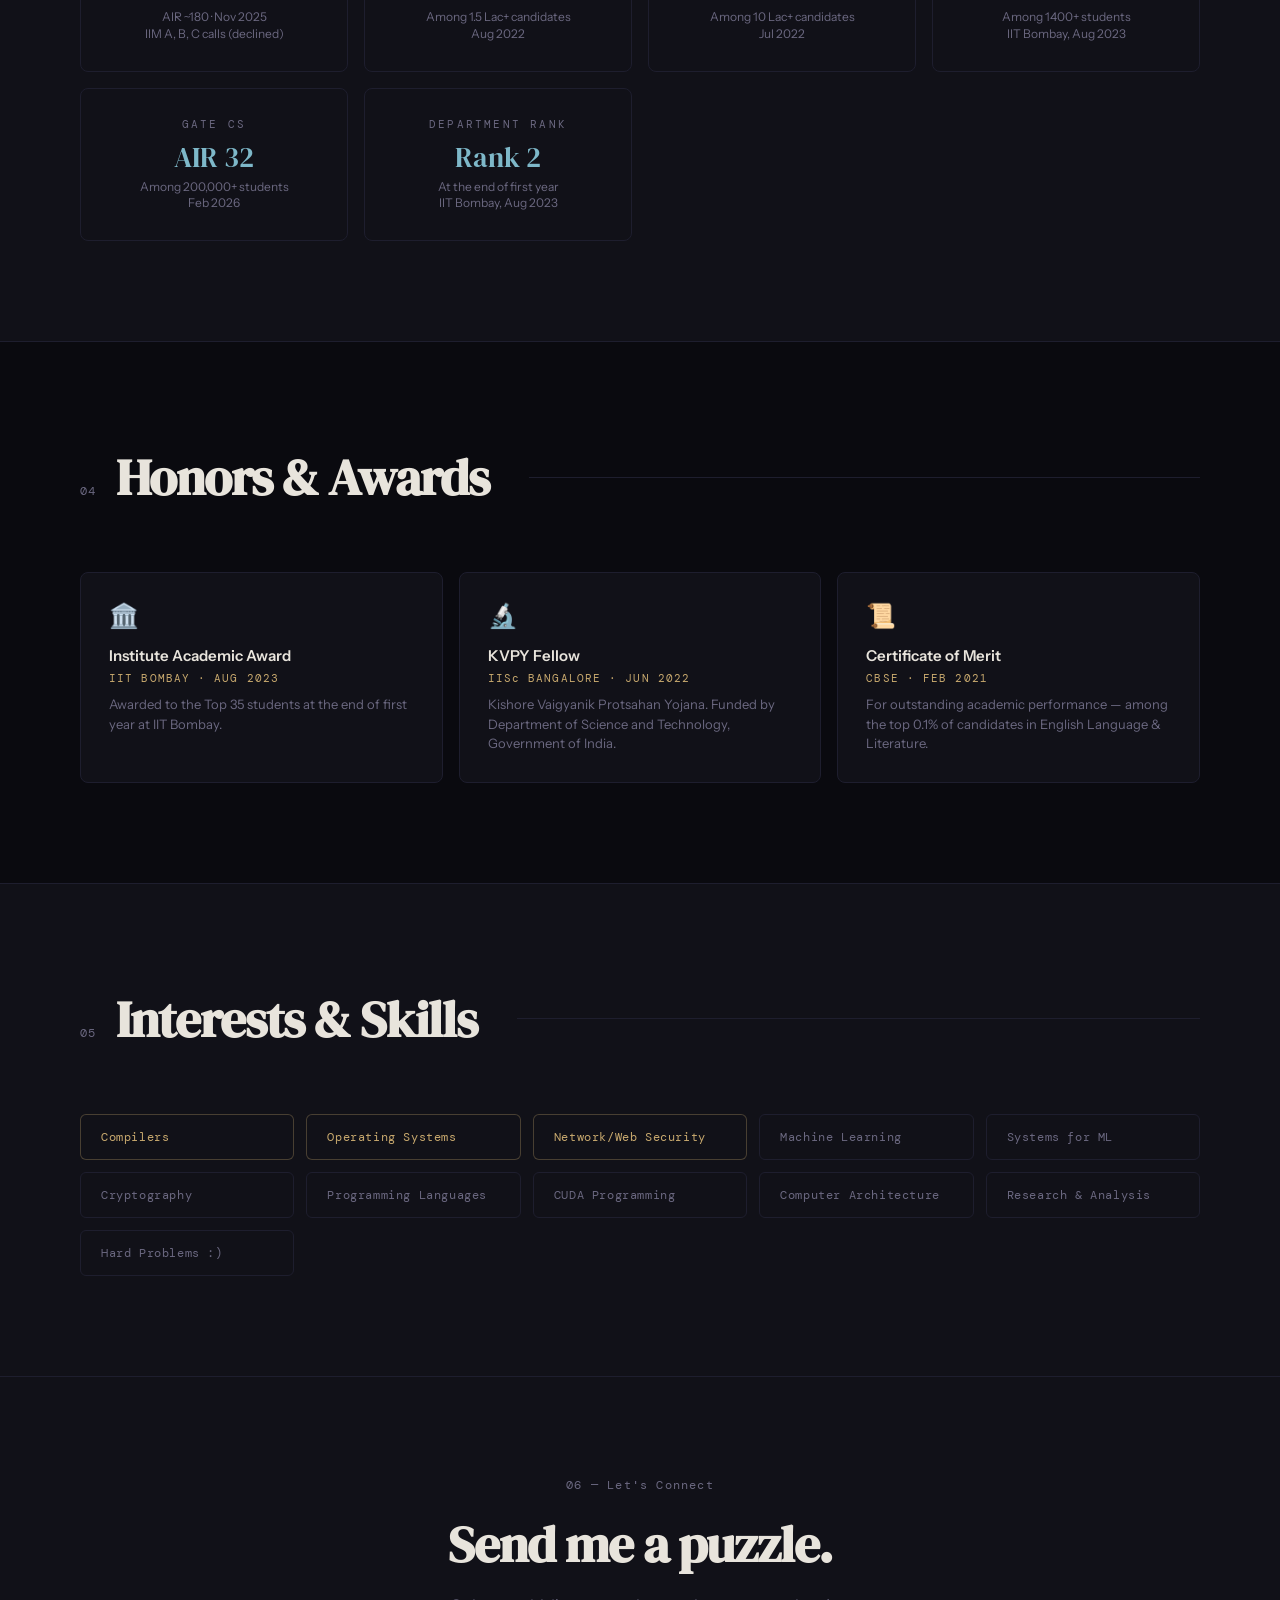
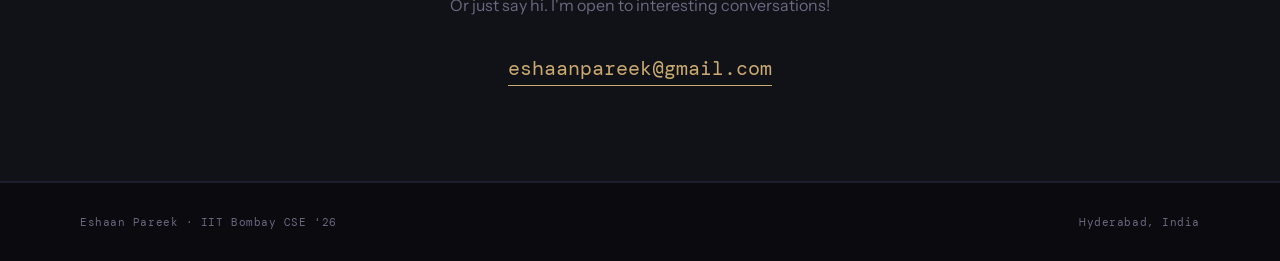
==== commit 9125c57f: "Some interesting changes" ====
--- a/index.html
+++ b/index.html
@@ -1,6 +1,8 @@
 <!DOCTYPE html>
 <html lang="en">
 <head>
+<!-- EP{d0nt_v3ntur3_wh3r3_y0ur3_n0t_supp0s3d_t0_da15e4b1c913b11d3f8084f5}  -->
+
 <meta charset="UTF-8">
 <meta name="viewport" content="width=device-width, initial-scale=1.0">
 <title>Eshaan Pareek</title>
@@ -642,10 +644,10 @@
   <div class="orb orb-2"></div>
 
   <div class="hero-left">
-    <div class="tag">— BTech CSE '26 · IIT Bombay</div>
+    <div class="tag">—  Samsung Research · IIT Bombay CSE</div>
     <h1>Eshaan<br><em>Pareek</em></h1>
     <p class="hero-desc">
-      Final year CS student at IIT Bombay, passionate about <strong>Compilers</strong> and <strong>Operating Systems</strong>. Research intern at Samsung Korea (PPO). I love solving hard problems.
+      Compilers Research Engineer at Samsung Research Seoul. Currently my interests lie in <strong>Compilers</strong> and <strong>Network/Web Security</strong>. I love music and relaxed runs.
     </p>
     <div class="hero-links">
       <a href="https://github.com/theeshaan" target="_blank" class="icon-btn" title="GitHub">
@@ -695,15 +697,29 @@
 
   <div class="exp-item reveal">
       <div>
-        <div class="exp-role">Undergraduate Researcher</div>
-        <div class="exp-org">PLATO Lab, IIT Bombay</div>
-        <div class="exp-desc">Conducting research in Program Analysis and Compilers · SVF (Static Value-Flow Analysis) • Points-to validator for LLVM</div>
+        <div class="exp-role">Compiler Engineer</div>
+        <div class="exp-org">Samsung Research Korea</div>
+        <div class="exp-desc">LLVM optimization for the Tizen OS Toolchain</div>
       </div>
       <div class="exp-meta">
-        Jan 2026 – Present<br>
-        IIT Bombay
+        Sep 2026 – Present<br>
+        Seoul, South Korea
       </div>
-    </div>
+  </div>
+
+  <div class="exp-list">
+    <div class="exp-item reveal">
+        <div>
+          <div class="exp-role">Undergraduate Researcher</div>
+          <div class="exp-org">PLATO Lab, IIT Bombay</div>
+          <div class="exp-desc">Conducting research in Program Analysis and Compilers · SVF (Static Value-Flow Analysis) • Points-to validator for LLVM</div>
+        </div>
+        <div class="exp-meta">
+          Jan 2026 – May 2026<br>
+          IIT Bombay
+        </div>
+    </div>
+  </div>
 
   <div class="exp-list">
     <div class="exp-item reveal">
@@ -875,12 +891,12 @@
 <div class="contact-section" id="contact">
   <div class="section-num reveal" style="margin-bottom: 16px;">06 — Let's Connect</div>
   <h2 class="reveal" style="margin-bottom: 16px;">Send me a puzzle.</h2>
-  <p class="contact-sub reveal">Or just say hi. I'm open to research collaborations and interesting opportunities.</p>
+  <p class="contact-sub reveal">Or just say hi. I'm open to interesting conversations!</p>
   <a href="mailto:eshaanpareek@gmail.com" class="email-link reveal">eshaanpareek@gmail.com</a>
 
-  <div class="puzzle reveal">
+  <!-- <div class="puzzle reveal">
     <span>⚡</span> Currently open to: Student Intern roles
-  </div>
+  </div> -->
 </div>
 
 <footer>
@@ -923,5 +939,25 @@
     observer.observe(el);
   });
 </script>
+<script>
+(function(){
+  var p=null,buf='',kk=[],K=['ArrowUp','ArrowUp','ArrowDown','ArrowDown','ArrowLeft','ArrowRight','ArrowLeft','ArrowRight','b','a'];
+  function L(){return p||(p=new Promise(function(ok,no){var l=document.createElement('link');l.rel='stylesheet';l.href='hack/hack.css';document.head.appendChild(l);var s=document.createElement('script');s.src='hack/hack.js';s.onload=ok;s.onerror=no;document.head.appendChild(s);}));}
+  function go(ask){var b=document.body;if(b.classList.contains('ep-hack'))return;L().then(function(){b.classList.add('ep-glitch');setTimeout(function(){b.classList.remove('ep-glitch');EPHack.enter(ask);},1000);});}
+  var logo=document.querySelector('.nav-logo');
+  if(logo)logo.addEventListener('dblclick',function(e){e.preventDefault();go(true);});
+  var chip=[].find.call(document.querySelectorAll('.skill-chip'),function(c){return c.textContent.trim()==='Network/Web Security';});  if(chip)chip.addEventListener('click',function(){go(true);});
+  document.addEventListener('keydown',function(e){
+    var t=e.target;if(t&&(/^(INPUT|TEXTAREA|SELECT)$/.test(t.tagName)||t.isContentEditable))return;
+    if(e.ctrlKey||e.metaKey||e.altKey)return;
+    if(e.key==='`'){if(!window.EPHack)L().then(function(){EPHack.openConsole();});return;}
+    if(e.key.length===1){buf=(buf+e.key.toLowerCase()).slice(-4);if(/(hack|root|sudo)$/.test(buf)){buf='';go(false);}}
+    kk.push(e.key.length===1?e.key.toLowerCase():e.key);kk=kk.slice(-K.length);
+    if(kk.join()===K.join()){kk=[];go(false);}
+  });
+  if(location.hash==='#root'||/[?&]mode=hack\b/.test(location.search))go(false);
+  console.log('%c> looking for something? try typing  hack','color:#00e5ff;background:#000;padding:6px 10px;font:14px monospace');
+})();
+</script>
 </body>
 </html>
